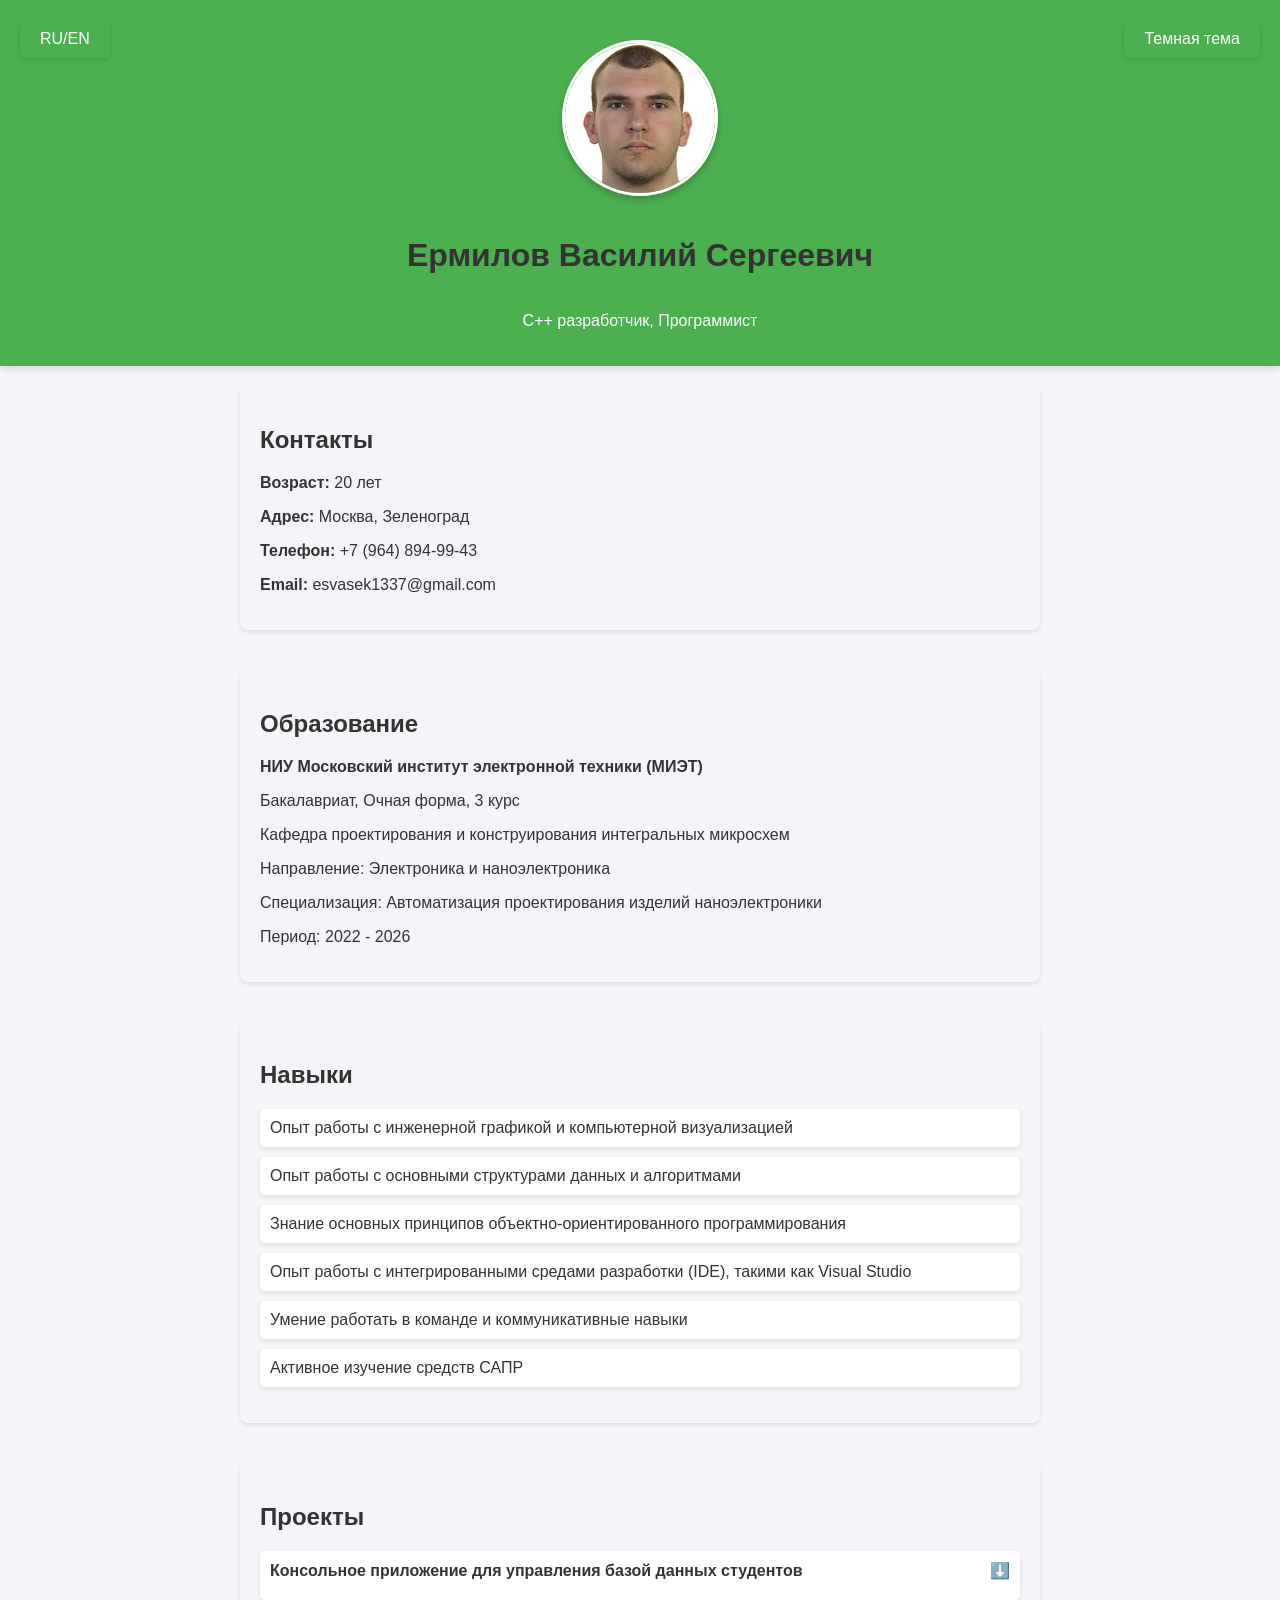
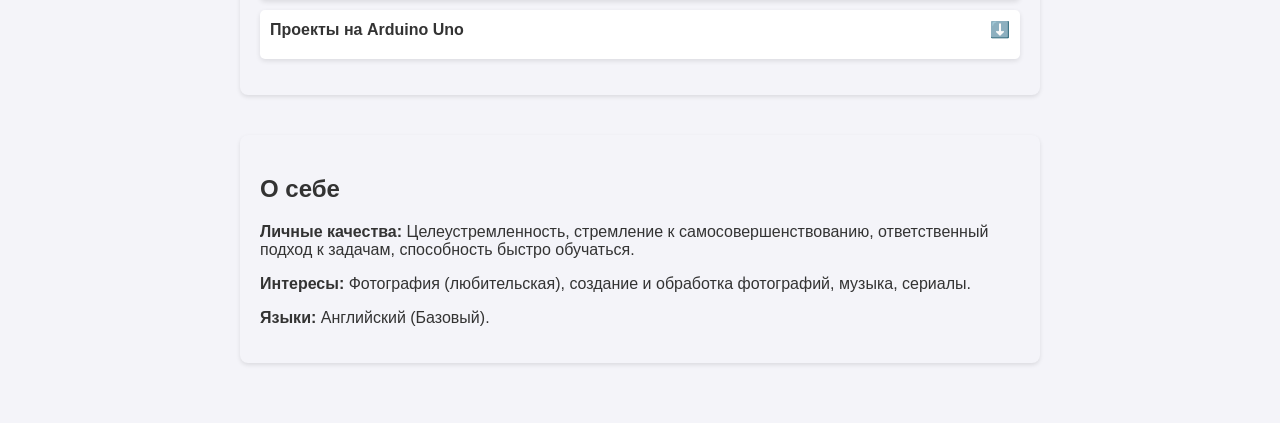
==== index.html @ 0bf13eea "Update index.html" ====
<!DOCTYPE html>
<html lang="ru">
<head>
    <title>Резюме - Ермилов Василий Сергеевич</title>
    <style>
        /* Общие настройки */
        body {
            font-family: 'Arial', sans-serif;
            margin: 0;
            padding: 0;
            color: var(--text-color);
            background-color: var(--bg-color);
            transition: background-color 0.3s ease, color 0.3s ease;
        }

        :root {
            --bg-color: #f4f4f9;
            --text-color: #333;
            --primary-color: #4CAF50;
            --secondary-color: #333;
            --hover-color: #45a049;
            --item-bg-light: #fff; /* Фон для светлой темы */
            --item-bg-dark: #333; /* Фон для темной темы */
            --item-text-light: #333; /* Текст для светлой темы */
            --item-text-dark: #eaeaea; /* Текст для темной темы */
        }

        body.dark-theme {
            --bg-color: #2b2b2b;
            --text-color: #eaeaea;
            --primary-color: #4CAF50;
            --secondary-color: #eaeaea;
            --hover-color: #444;
            --item-bg-light: #333; /* Фон для темной темы */
            --item-bg-dark: #444; /* Дополнительный темный фон */
            --item-text-light: #eaeaea; /* Текст для темной темы */
            --item-text-dark: #eaeaea; /* Текст для темной темы */
        }

        header {
            background-color: var(--primary-color);
            color: white;
            text-align: center;
            padding: 20px 0;
            display: flex;
            flex-direction: column;
            align-items: center;
            box-shadow: 0 4px 6px rgba(0, 0, 0, 0.1);
        }

        .photo {
            width: 150px;
            height: 150px;
            border-radius: 50%;
            overflow: hidden;
            margin: 20px 0;
            border: 3px solid white;
            box-shadow: 0 4px 6px rgba(0, 0, 0, 0.2);
            transition: transform 0.3s ease-in-out;
        }

        .photo:hover {
            transform: scale(1.1);
        }

        .photo img {
            width: 100%;
            height: 100%;
            object-fit: cover;
        }

        .container {
            max-width: 800px;
            margin: 0 auto;
            padding: 20px;
        }

        h1, h2, h3 {
            color: var(--secondary-color);
        }

        .theme-toggler, .language-switcher {
            position: fixed;
            top: 20px;
            cursor: pointer;
            font-size: 16px;
            padding: 10px 20px;
            border-radius: 5px;
            transition: background-color 0.3s ease, color 0.3s ease;
            box-shadow: 0 2px 4px rgba(0, 0, 0, 0.1);
        }

        .theme-toggler {
            right: 20px;
            background-color: var(--primary-color);
            color: white;
        }

        .language-switcher {
            left: 20px;
            background-color: var(--primary-color);
            color: white;
        }

        .theme-toggler:hover, .language-switcher:hover {
            background-color: var(--hover-color);
        }

        .section {
            margin-bottom: 40px;
            padding: 20px;
            background-color: var(--bg-color);
            border-radius: 8px;
            box-shadow: 0 2px 4px rgba(0, 0, 0, 0.1);
        }

        .skills ul, .projects ul {
            list-style: none;
            padding: 0;
        }

        .skills li, .projects li {
            background-color: var(--item-bg-light); /* Адаптивный фон */
            color: var(--item-text-light); /* Адаптивный текст */
            margin: 10px 0;
            padding: 10px;
            border-radius: 5px;
            box-shadow: 0 2px 5px rgba(0, 0, 0, 0.1);
            transition: background-color 0.3s ease, color 0.3s ease;
        }

        .project-title {
            cursor: pointer;
            font-weight: bold;
            display: flex;
            align-items: center;
            justify-content: space-between;
        }

        .arrow {
            transition: transform 0.3s ease-in-out;
            font-size: 16px;
        }

        .project-details {
            max-height: 0;
            overflow: hidden;
            transition: max-height 0.3s ease-in-out;
            margin-top: 10px;
        }

        .project-details.open {
            max-height: 500px; /* Достаточно большой для любого контента */
        }
    </style>
</head>
<body>
    <!-- Переключатель темной темы -->
    <div class="theme-toggler" onclick="toggleTheme()">Темная тема</div>

    <!-- Переключатель языка -->
    <div class="language-switcher" onclick="switchLanguage()">RU/EN</div>

    <header>
        <div class="photo" onclick="togglePhoto()">
            <img id="profile-photo" src="myname.jpg" >
        </div>
        <h1 id="name">Ермилов Василий Сергеевич</h1>
        <p id="position">C++ разработчик, Программист</p>
    </header>

    <div class="container">
        <!-- Контакты -->
        <div class="section">
            <h2 id="contacts-title">Контакты</h2>
            <div class="contact-info">
                <div>
                    <p><strong id="age-label">Возраст:</strong> <span id="age">20 лет</span></p>
                    <p><strong id="address-label">Адрес:</strong> <span id="address">Москва, Зеленоград</span></p>
                </div>
                <div>
                    <p><strong id="phone-label">Телефон:</strong> <span id="phone">+7 (964) 894-99-43</span></p>
                    <p><strong id="email-label">Email:</strong> <span id="email">esvasek1337@gmail.com</span></p>
                </div>
            </div>
        </div>

        <!-- Образование -->
        <div class="section">
            <h2 id="education-title">Образование</h2>
            <p><strong id="university-name">НИУ Московский институт электронной техники (МИЭТ)</strong></p>
            <p><span id="degree">Бакалавриат, Очная форма, 3 курс</span></p>
            <p><span id="department">Кафедра проектирования и конструирования интегральных микросхем</span></p>
            <p><span id="specialization">Направление: Электроника и наноэлектроника</span></p>
            <p><span id="focus">Специализация: Автоматизация проектирования изделий наноэлектроники</span></p>
            <p><span id="period">Период: 2022 - 2026</span></p>
        </div>

        <!-- Навыки -->
        <div class="section skills">
            <h2 id="skills-title">Навыки</h2>
            <ul>
                <li id="skill-1">Опыт работы с инженерной графикой и компьютерной визуализацией</li>
                <li id="skill-2">Опыт работы с основными структурами данных и алгоритмами</li>
                <li id="skill-3">Знание основных принципов объектно-ориентированного программирования</li>
                <li id="skill-4">Опыт работы с интегрированными средами разработки (IDE), такими как Visual Studio</li>
                <li id="skill-5">Умение работать в команде и коммуникативные навыки</li>
                <li id="skill-6">Активное изучение средств САПР</li>
            </ul>
        </div>

        <!-- Проекты -->
        <div class="section projects">
            <h2 id="projects-title">Проекты</h2>
            <ul>
                <li>
                    <div class="project-title" onclick="toggleProject(this)">
                        <span id="project-1-title">Консольное приложение для управления базой данных студентов</span>
                        <span class="arrow">⬇️</span>
                    </div>
                    <div class="project-details">
                        <p><span id="project-1-desc">Разработка консольного приложения на C++ для управления базой данных студентов.</span></p>
                        <p><span id="project-1-features">Функционал: CRUD-операции (Create, Read, Update, Delete) с использованием файлового хранения данных.</span></p>
                    </div>
                </li>
                <li>
                    <div class="project-title" onclick="toggleProject(this)">
                        <span id="project-2-title">Проекты на Arduino Uno</span>
                        <span class="arrow">⬇️</span>
                    </div>
                    <div class="project-details">
                        <ul>
                            <li><span id="project-2-item-1">Светодиодная мигалка (Blink)</span></li>
                            <li><span id="project-2-item-2">Управление светодиодами с кнопкой (LED Control with Button)</span></li>
                            <!-- <li><span id="project-2-item-3">Измерение температуры и влажности (Temperature and Humidity Sensing)</span></li> -->
                            <li><span id="project-2-item-4">Управление сервоприводом (Servo Motor Control)</span></li>
                            <li><span id="project-2-item-5">Измерение расстояния с помощью ультразвукового дальномера (Ultrasonic Distance Measurement)</span></li>
                        </ul>
                    </div>
                </li>
            </ul>
        </div>

        <!-- О себе -->
        <div class="section">
            <h2 id="about-title">О себе</h2>
            <p><strong id="personal-qualities">Личные качества:</strong> Целеустремленность, стремление к самосовершенствованию, ответственный подход к задачам, способность быстро обучаться.</p>
            <p><strong id="interests">Интересы:</strong> Фотография (любительская), создание и обработка фотографий, музыка, сериалы.</p>
            <p><strong id="languages">Языки:</strong> Английский (Базовый).</p>
        </div>
    </div>

    <script>
        let isDefaultPhoto = true;
        let isDarkTheme = false;
        let isRussian = true;

        function togglePhoto() {
            const photoElement = document.getElementById('profile-photo');
            if (isDefaultPhoto) {
                photoElement.src = "smile.jpg";
            } else {
                photoElement.src = "myname.jpg";
            }
            isDefaultPhoto = !isDefaultPhoto;
        }

        function toggleTheme() {
            isDarkTheme = !isDarkTheme;
            document.body.classList.toggle('dark-theme');
            const themeToggler = document.querySelector('.theme-toggler');
            themeToggler.textContent = isDarkTheme ? 'Светлая тема' : 'Темная тема';
            updateColors();
        }

        function switchLanguage() {
            isRussian = !isRussian;
            const translations = {
                ru: {
                    name: "Ермилов Василий Сергеевич",
                    position: "C++ разработчик, Программист",
                    age: "20 лет",
                    address: "Москва, Зеленоград",
                    phone: "+7 (964) 894-99-43",
                    email: "esvasek1337@gmail.com",
                    contactsTitle: "Контакты", // Добавлен заголовок контактов
                    ageLabel: "Возраст:", // Метка возраста
                    addressLabel: "Адрес:", // Метка адреса
                    phoneLabel: "Телефон:", // Метка телефона
                    emailLabel: "Email:", // Метка email
                    educationTitle: "Образование",
                    universityName: "НИУ Московский институт электронной техники (МИЭТ)",
                    degree: "Бакалавриат, Очная форма, 3 курс",
                    department: "Кафедра проектирования и конструирования интегральных микросхем",
                    specialization: "Направление: Электроника и наноэлектроника",
                    focus: "Специализация: Автоматизация проектирования изделий наноэлектроники",
                    period: "Период: 2022 - 2026",
                    skillsTitle: "Навыки",
                    skill1: "Опыт работы с инженерной графикой и компьютерной визуализацией",
                    skill2: "Опыт работы с основными структурами данных и алгоритмами",
                    skill3: "Знание основных принципов объектно-ориентированного программирования",
                    skill4: "Опыт работы с интегрированными средами разработки (IDE), такими как Visual Studio",
                    skill5: "Умение работать в команде и коммуникативные навыки",
                    skill6: "Активное изучение средств САПР",
                    projectsTitle: "Проекты",
                    project1Title: "Консольное приложение для управления базой данных студентов",
                    project1Desc: "Разработка консольного приложения на C++ для управления базой данных студентов.",
                    project1Features: "Функционал: CRUD-операции (Create, Read, Update, Delete) с использованием файлового хранения данных.",
                    project2Title: "Проекты на Arduino Uno",
                    project2Item1: "Светодиодная мигалка (Blink)",
                    project2Item2: "Управление светодиодами с кнопкой (LED Control with Button)",
                    project2Item3: "Измерение температуры и влажности (Temperature and Humidity Sensing)",
                    project2Item4: "Управление сервоприводом (Servo Motor Control)",
                    project2Item5: "Измерение расстояния с помощью ультразвукового дальномера (Ultrasonic Distance Measurement)",
                    aboutTitle: "О себе",
                    personalQualities: "Личные качества:",
                    interests: "Интересы:",
                    languages: "Языки:"
                },
                en: {
                    name: "Vasily Ermilov",
                    position: "C++ Developer, Programmer",
                    age: "20 years old",
                    address: "Moscow, Zelenograd",
                    phone: "+7 (964) 894-99-43",
                    email: "esvasek1337@gmail.com",
                    contactsTitle: "Contacts", // Добавлен заголовок контактов
                    ageLabel: "Age:", // Метка возраста
                    addressLabel: "Address:", // Метка адреса
                    phoneLabel: "Phone:", // Метка телефона
                    emailLabel: "Email:", // Метка email
                    educationTitle: "Education",
                    universityName: "National Research University of Electronic Technology (MIET)",
                    degree: "Bachelor's Degree, Full-time, 3rd year",
                    department: "Department of Design and Construction of Integrated Circuits",
                    specialization: "Field: Electronics and Nanoelectronics",
                    focus: "Specialization: Automation of Nanoelectronic Product Design",
                    period: "Period: 2022 - 2026",
                    skillsTitle: "Skills",
                    skill1: "Experience in engineering graphics and computer visualization",
                    skill2: "Experience working with basic data structures and algorithms",
                    skill3: "Knowledge of the principles of object-oriented programming",
                    skill4: "Experience working with integrated development environments (IDEs) such as Visual Studio",
                    skill5: "Ability to work in a team and communication skills",
                    skill6: "Active study of CAD tools",
                    projectsTitle: "Projects",
                    project1Title: "Console application for managing a student database",
                    project1Desc: "Development of a console application in C++ for managing a student database.",
                    project1Features: "Functionality: CRUD operations (Create, Read, Update, Delete) using file-based data storage.",
                    project2Title: "Arduino Uno Projects",
                    project2Item1: "LED Blink",
                    project2Item2: "LED Control with Button",
                    project2Item3: "Temperature and Humidity Sensing",
                    project2Item4: "Servo Motor Control",
                    project2Item5: "Ultrasonic Distance Measurement",
                    aboutTitle: "About Me",
                    personalQualities: "Personal qualities:",
                    interests: "Interests:",
                    languages: "Languages:"
                }
            };

            const currentLang = isRussian ? 'ru' : 'en';
            const elements = {
                name: document.getElementById('name'),
                position: document.getElementById('position'),
                age: document.getElementById('age'),
                address: document.getElementById('address'),
                phone: document.getElementById('phone'),
                email: document.getElementById('email'),
                contactsTitle: document.getElementById('contacts-title'), // Добавлен заголовок контактов
                ageLabel: document.getElementById('age-label'), // Метка возраста
                addressLabel: document.getElementById('address-label'), // Метка адреса
                phoneLabel: document.getElementById('phone-label'), // Метка телефона
                emailLabel: document.getElementById('email-label'), // Метка email
                educationTitle: document.getElementById('education-title'),
                universityName: document.getElementById('university-name'),
                degree: document.getElementById('degree'),
                department: document.getElementById('department'),
                specialization: document.getElementById('specialization'),
                focus: document.getElementById('focus'),
                period: document.getElementById('period'),
                skillsTitle: document.getElementById('skills-title'),
                skill1: document.getElementById('skill-1'),
                skill2: document.getElementById('skill-2'),
                skill3: document.getElementById('skill-3'),
                skill4: document.getElementById('skill-4'),
                skill5: document.getElementById('skill-5'),
                skill6: document.getElementById('skill-6'),
                projectsTitle: document.getElementById('projects-title'),
                project1Title: document.getElementById('project-1-title'),
                project1Desc: document.getElementById('project-1-desc'),
                project1Features: document.getElementById('project-1-features'),
                project2Title: document.getElementById('project-2-title'),
                project2Item1: document.getElementById('project-2-item-1'),
                project2Item2: document.getElementById('project-2-item-2'),
                project2Item3: document.getElementById('project-2-item-3'),
                project2Item4: document.getElementById('project-2-item-4'),
                project2Item5: document.getElementById('project-2-item-5'),
                aboutTitle: document.getElementById('about-title'),
                personalQualities: document.getElementById('personal-qualities'),
                interests: document.getElementById('interests'),
                languages: document.getElementById('languages')
            };

            for (const key in elements) {
                if (elements[key]) {
                    elements[key].textContent = translations[currentLang][key];
                }
            }

            const languageSwitcher = document.querySelector('.language-switcher');
            languageSwitcher.textContent = isRussian ? 'RU/EN' : 'EN/RU';
        }

        function toggleProject(element) {
            const details = element.nextElementSibling;
            details.classList.toggle('open');
            const arrow = element.querySelector('.arrow');
            arrow.textContent = arrow.textContent === '⬇️' ? '⬆️' : '⬇️';
        }

        function updateColors() {
            const darkThemeColors = {
                '--header-bg-color': '#4CAF50',
                '--header-text-color': 'white',
                '--border-color': '#fff',
                '--toggler-bg-color': '#333',
                '--toggler-text-color': '#eaeaea',
                '--switcher-bg-color': '#333',
                '--switcher-text-color': '#eaeaea',
                '--hover-bg-color': '#444',
                '--item-bg-light': '#333', /* Темный фон для ячеек */
                '--item-bg-dark': '#444', /* Дополнительный темный фон */
                '--item-text-light': '#eaeaea', /* Белый текст */
                '--item-text-dark': '#eaeaea' /* Белый текст */
            };

            const lightThemeColors = {
                '--header-bg-color': '#4CAF50',
                '--header-text-color': 'white',
                '--border-color': '#fff',
                '--toggler-bg-color': '#4CAF50',
                '--toggler-text-color': 'white',
                '--switcher-bg-color': '#4CAF50',
                '--switcher-text-color': 'white',
                '--hover-bg-color': '#45a049',
                '--item-bg-light': '#fff', /* Светлый фон для ячеек */
                '--item-bg-dark': '#f9f9f9', /* Slightly lighter background */
                '--item-text-light': '#333', /* Темный текст */
                '--item-text-dark': '#333' /* Темный текст */
            };

            const themeColors = isDarkTheme ? darkThemeColors : lightThemeColors;
            for (const key in themeColors) {
                document.documentElement.style.setProperty(key, themeColors[key]);
            }
        }

        // Инициализация цветовой схемы
        updateColors();
    </script>
</body>
</html>
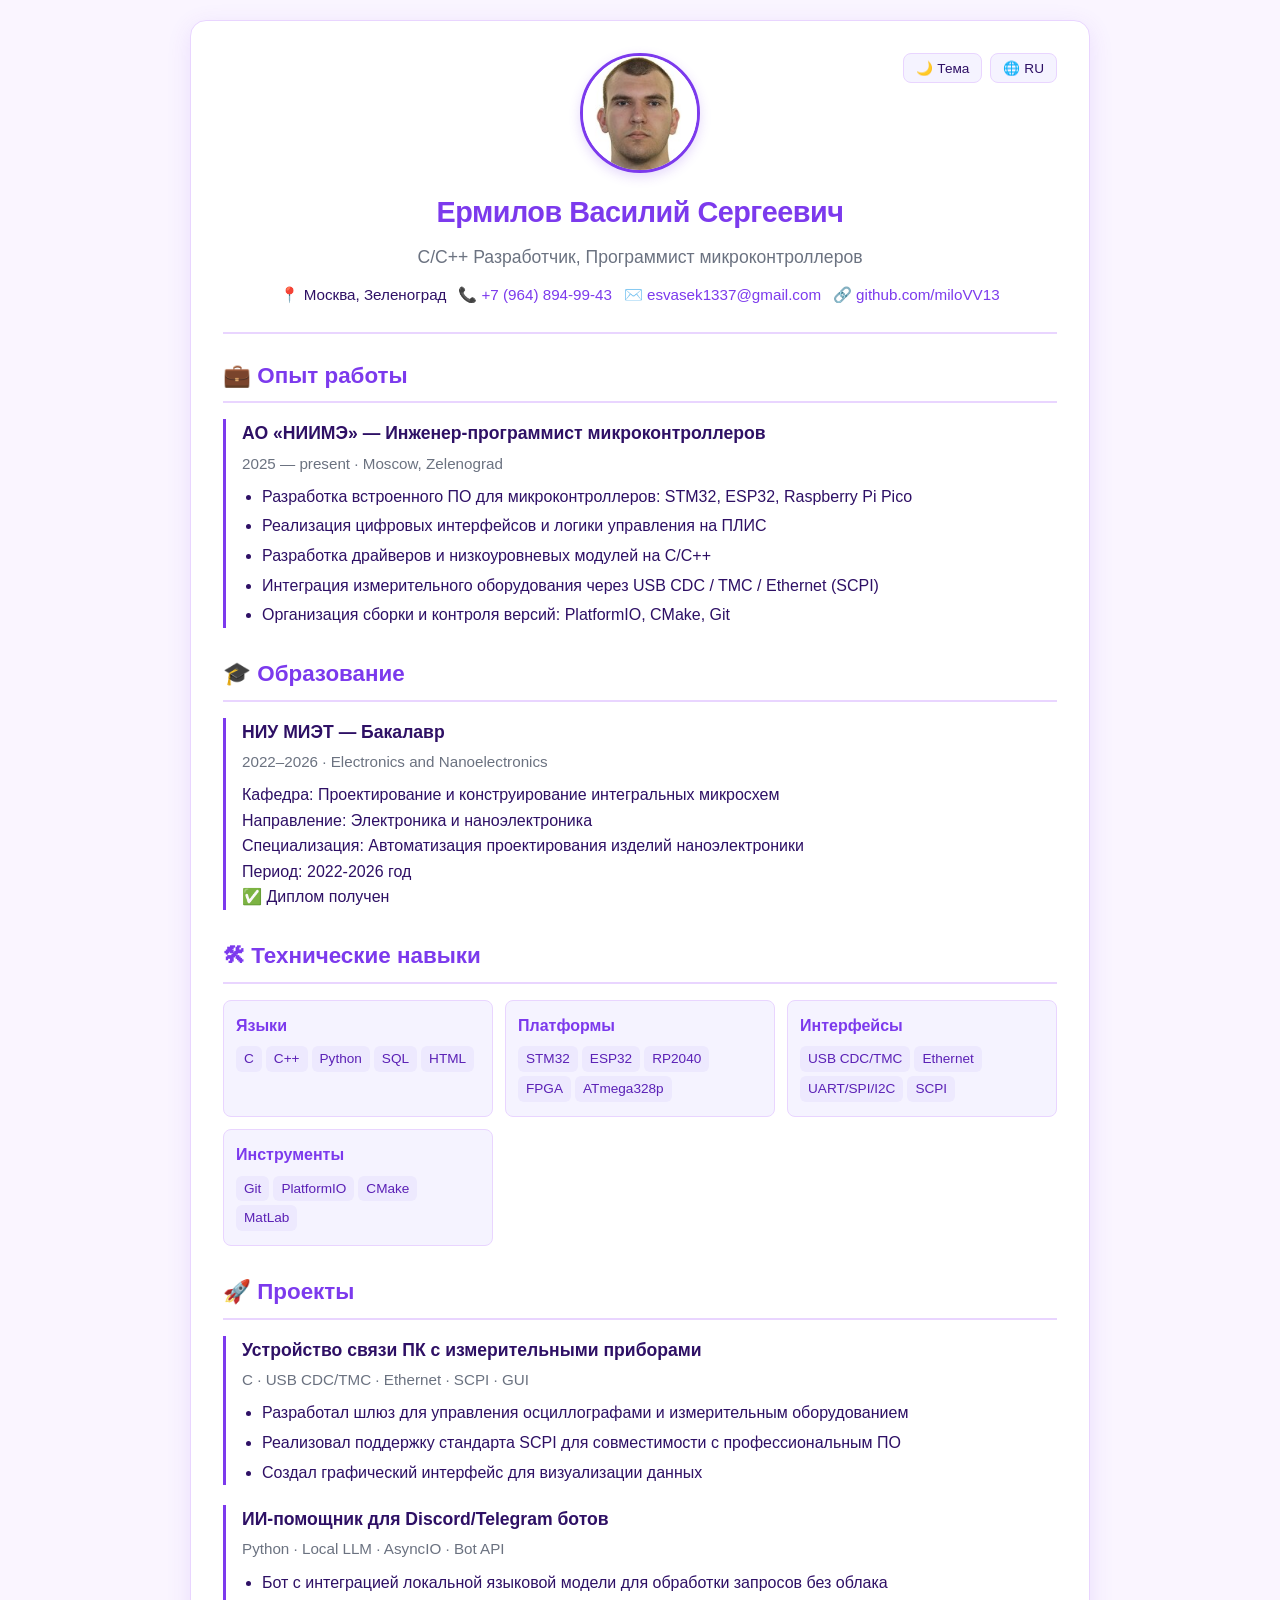
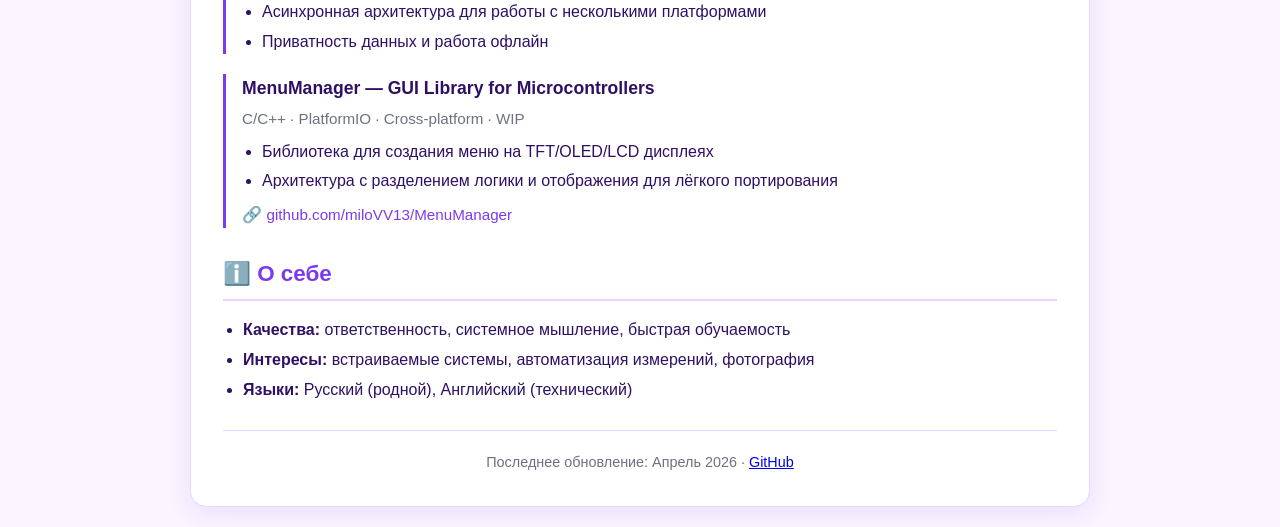
==== commit 38ac160e: "update" ====
--- a/index.html
+++ b/index.html
@@ -1,464 +1,205 @@
 <!DOCTYPE html>
 <html lang="ru">
 <head>
-    <title>Резюме - Ермилов Василий Сергеевич</title>
-    <style>
-        /* Общие настройки */
-        body {
-            font-family: 'Arial', sans-serif;
-            margin: 0;
-            padding: 0;
-            color: var(--text-color);
-            background-color: var(--bg-color);
-            transition: background-color 0.3s ease, color 0.3s ease;
-        }
-
-        :root {
-            --bg-color: #f4f4f9;
-            --text-color: #333;
-            --primary-color: #4CAF50;
-            --secondary-color: #333;
-            --hover-color: #45a049;
-            --item-bg-light: #fff; /* Фон для светлой темы */
-            --item-bg-dark: #333; /* Фон для темной темы */
-            --item-text-light: #333; /* Текст для светлой темы */
-            --item-text-dark: #eaeaea; /* Текст для темной темы */
-        }
-
-        body.dark-theme {
-            --bg-color: #2b2b2b;
-            --text-color: #eaeaea;
-            --primary-color: #4CAF50;
-            --secondary-color: #eaeaea;
-            --hover-color: #444;
-            --item-bg-light: #333; /* Фон для темной темы */
-            --item-bg-dark: #444; /* Дополнительный темный фон */
-            --item-text-light: #eaeaea; /* Текст для темной темы */
-            --item-text-dark: #eaeaea; /* Текст для темной темы */
-        }
-
-        header {
-            background-color: var(--primary-color);
-            color: white;
-            text-align: center;
-            padding: 20px 0;
-            display: flex;
-            flex-direction: column;
-            align-items: center;
-            box-shadow: 0 4px 6px rgba(0, 0, 0, 0.1);
-        }
-
-        .photo {
-            width: 150px;
-            height: 150px;
-            border-radius: 50%;
-            overflow: hidden;
-            margin: 20px 0;
-            border: 3px solid white;
-            box-shadow: 0 4px 6px rgba(0, 0, 0, 0.2);
-            transition: transform 0.3s ease-in-out;
-        }
-
-        .photo:hover {
-            transform: scale(1.1);
-        }
-
-        .photo img {
-            width: 100%;
-            height: 100%;
-            object-fit: cover;
-        }
-
-        .container {
-            max-width: 800px;
-            margin: 0 auto;
-            padding: 20px;
-        }
-
-        h1, h2, h3 {
-            color: var(--secondary-color);
-        }
-
-        .theme-toggler, .language-switcher {
-            position: fixed;
-            top: 20px;
-            cursor: pointer;
-            font-size: 16px;
-            padding: 10px 20px;
-            border-radius: 5px;
-            transition: background-color 0.3s ease, color 0.3s ease;
-            box-shadow: 0 2px 4px rgba(0, 0, 0, 0.1);
-        }
-
-        .theme-toggler {
-            right: 20px;
-            background-color: var(--primary-color);
-            color: white;
-        }
-
-        .language-switcher {
-            left: 20px;
-            background-color: var(--primary-color);
-            color: white;
-        }
-
-        .theme-toggler:hover, .language-switcher:hover {
-            background-color: var(--hover-color);
-        }
-
-        .section {
-            margin-bottom: 40px;
-            padding: 20px;
-            background-color: var(--bg-color);
-            border-radius: 8px;
-            box-shadow: 0 2px 4px rgba(0, 0, 0, 0.1);
-        }
-
-        .skills ul, .projects ul {
-            list-style: none;
-            padding: 0;
-        }
-
-        .skills li, .projects li {
-            background-color: var(--item-bg-light); /* Адаптивный фон */
-            color: var(--item-text-light); /* Адаптивный текст */
-            margin: 10px 0;
-            padding: 10px;
-            border-radius: 5px;
-            box-shadow: 0 2px 5px rgba(0, 0, 0, 0.1);
-            transition: background-color 0.3s ease, color 0.3s ease;
-        }
-
-        .project-title {
-            cursor: pointer;
-            font-weight: bold;
-            display: flex;
-            align-items: center;
-            justify-content: space-between;
-        }
-
-        .arrow {
-            transition: transform 0.3s ease-in-out;
-            font-size: 16px;
-        }
-
-        .project-details {
-            max-height: 0;
-            overflow: hidden;
-            transition: max-height 0.3s ease-in-out;
-            margin-top: 10px;
-        }
-
-        .project-details.open {
-            max-height: 500px; /* Достаточно большой для любого контента */
-        }
-    </style>
+  <meta charset="UTF-8" />
+  <meta name="viewport" content="width=device-width, initial-scale=1.0"/>
+  <meta name="description" content="Resume of Embedded Software Engineer: STM32, ESP32, C/C++, Python">
+  <title>Резюме | Embedded Engineer</title>
+  <link rel="stylesheet" href="style.css">
 </head>
 <body>
-    <!-- Переключатель темной темы -->
-    <div class="theme-toggler" onclick="toggleTheme()">Темная тема</div>
-
-    <!-- Переключатель языка -->
-    <div class="language-switcher" onclick="switchLanguage()">RU/EN</div>
-
+  <div class="container">
     <header>
-        <div class="photo" onclick="togglePhoto()">
-            <img id="profile-photo" src="myname.jpg" >
-        </div>
-        <h1 id="name">Ермилов Василий Сергеевич</h1>
-        <p id="position">C++ разработчик, Программист</p>
+      <div class="controls">
+        <button class="btn-toggle" id="themeToggle">🌙 <span lang="ru">Тема</span><span lang="en">Theme</span></button>
+        <button class="btn-toggle" id="langToggle">🌐 <span lang="ru">RU</span><span lang="en">EN</span></button>
+      </div>
+      
+      <div class="photo-container" title="Нажми для сюрприза! / Click for surprise!">
+        <img id="mainPhoto" src="assets/myname.jpg" alt="Photo" onerror="this.parentElement.innerHTML='👤'">
+      </div>
+      
+      <h1>
+        <span lang="ru">Ермилов Василий Сергеевич</span>
+        <span lang="en">Ermilov Vasiliy</span>
+      </h1>
+      <div class="subtitle">
+        <span lang="ru">C/C++ Разработчик, Программист микроконтроллеров</span>
+        <span lang="en">Embedded Software Engineer</span>
+      </div>
+      
+      <div class="contact">
+        <span lang="ru">📍 Москва, Зеленоград</span>
+        <span lang="en">📍 Moscow, Zelenograd</span>
+        <span>📞 <a href="tel:+79648949943">+7 (964) 894-99-43</a></span>
+        <span>✉️ <a href="mailto:esvasek1337@gmail.com">esvasek1337@gmail.com</a></span>
+        <span>🔗 <a href="https://github.com/miloVV13" target="_blank">github.com/miloVV13</a></span>
+      </div>
     </header>
 
-    <div class="container">
-        <!-- Контакты -->
-        <div class="section">
-            <h2 id="contacts-title">Контакты</h2>
-            <div class="contact-info">
-                <div>
-                    <p><strong id="age-label">Возраст:</strong> <span id="age">20 лет</span></p>
-                    <p><strong id="address-label">Адрес:</strong> <span id="address">Москва, Зеленоград</span></p>
-                </div>
-                <div>
-                    <p><strong id="phone-label">Телефон:</strong> <span id="phone">+7 (964) 894-99-43</span></p>
-                    <p><strong id="email-label">Email:</strong> <span id="email">esvasek1337@gmail.com</span></p>
-                </div>
-            </div>
-        </div>
-
-        <!-- Образование -->
-        <div class="section">
-            <h2 id="education-title">Образование</h2>
-            <p><strong id="university-name">НИУ Московский институт электронной техники (МИЭТ)</strong></p>
-            <p><span id="degree">Бакалавриат, Очная форма, 3 курс</span></p>
-            <p><span id="department">Кафедра проектирования и конструирования интегральных микросхем</span></p>
-            <p><span id="specialization">Направление: Электроника и наноэлектроника</span></p>
-            <p><span id="focus">Специализация: Автоматизация проектирования изделий наноэлектроники</span></p>
-            <p><span id="period">Период: 2022 - 2026</span></p>
-        </div>
-
-        <!-- Навыки -->
-        <div class="section skills">
-            <h2 id="skills-title">Навыки</h2>
-            <ul>
-                <li id="skill-1">Опыт работы с инженерной графикой и компьютерной визуализацией</li>
-                <li id="skill-2">Опыт работы с основными структурами данных и алгоритмами</li>
-                <li id="skill-3">Знание основных принципов объектно-ориентированного программирования</li>
-                <li id="skill-4">Опыт работы с интегрированными средами разработки (IDE), такими как Visual Studio</li>
-                <li id="skill-5">Умение работать в команде и коммуникативные навыки</li>
-                <li id="skill-6">Активное изучение средств САПР</li>
-            </ul>
-        </div>
-
-        <!-- Проекты -->
-        <div class="section projects">
-            <h2 id="projects-title">Проекты</h2>
-            <ul>
-                <li>
-                    <div class="project-title" onclick="toggleProject(this)">
-                        <span id="project-1-title">Консольное приложение для управления базой данных студентов</span>
-                        <span class="arrow">⬇️</span>
-                    </div>
-                    <div class="project-details">
-                        <p><span id="project-1-desc">Разработка консольного приложения на C++ для управления базой данных студентов.</span></p>
-                        <p><span id="project-1-features">Функционал: CRUD-операции (Create, Read, Update, Delete) с использованием файлового хранения данных.</span></p>
-                    </div>
-                </li>
-                <li>
-                    <div class="project-title" onclick="toggleProject(this)">
-                        <span id="project-2-title">Проекты на Arduino Uno</span>
-                        <span class="arrow">⬇️</span>
-                    </div>
-                    <div class="project-details">
-                        <ul>
-                            <li><span id="project-2-item-1">Светодиодная мигалка (Blink)</span></li>
-                            <li><span id="project-2-item-2">Управление светодиодами с кнопкой (LED Control with Button)</span></li>
-                            <!-- <li><span id="project-2-item-3">Измерение температуры и влажности (Temperature and Humidity Sensing)</span></li> -->
-                            <li><span id="project-2-item-4">Управление сервоприводом (Servo Motor Control)</span></li>
-                            <li><span id="project-2-item-5">Измерение расстояния с помощью ультразвукового дальномера (Ultrasonic Distance Measurement)</span></li>
-                        </ul>
-                    </div>
-                </li>
-            </ul>
-        </div>
-
-        <!-- О себе -->
-        <div class="section">
-            <h2 id="about-title">О себе</h2>
-            <p><strong id="personal-qualities">Личные качества:</strong> Целеустремленность, стремление к самосовершенствованию, ответственный подход к задачам, способность быстро обучаться.</p>
-            <p><strong id="interests">Интересы:</strong> Фотография (любительская), создание и обработка фотографий, музыка, сериалы.</p>
-            <p><strong id="languages">Языки:</strong> Английский (Базовый).</p>
-        </div>
-    </div>
-
-    <script>
-        let isDefaultPhoto = true;
-        let isDarkTheme = false;
-        let isRussian = true;
-
-        function togglePhoto() {
-            const photoElement = document.getElementById('profile-photo');
-            if (isDefaultPhoto) {
-                photoElement.src = "smile.jpg";
-            } else {
-                photoElement.src = "myname.jpg";
-            }
-            isDefaultPhoto = !isDefaultPhoto;
-        }
-
-        function toggleTheme() {
-            isDarkTheme = !isDarkTheme;
-            document.body.classList.toggle('dark-theme');
-            const themeToggler = document.querySelector('.theme-toggler');
-            themeToggler.textContent = isDarkTheme ? 'Светлая тема' : 'Темная тема';
-            updateColors();
-        }
-
-        function switchLanguage() {
-            isRussian = !isRussian;
-            const translations = {
-                ru: {
-                    name: "Ермилов Василий Сергеевич",
-                    position: "C++ разработчик, Программист",
-                    age: "20 лет",
-                    address: "Москва, Зеленоград",
-                    phone: "+7 (964) 894-99-43",
-                    email: "esvasek1337@gmail.com",
-                    contactsTitle: "Контакты", // Добавлен заголовок контактов
-                    ageLabel: "Возраст:", // Метка возраста
-                    addressLabel: "Адрес:", // Метка адреса
-                    phoneLabel: "Телефон:", // Метка телефона
-                    emailLabel: "Email:", // Метка email
-                    educationTitle: "Образование",
-                    universityName: "НИУ Московский институт электронной техники (МИЭТ)",
-                    degree: "Бакалавриат, Очная форма, 3 курс",
-                    department: "Кафедра проектирования и конструирования интегральных микросхем",
-                    specialization: "Направление: Электроника и наноэлектроника",
-                    focus: "Специализация: Автоматизация проектирования изделий наноэлектроники",
-                    period: "Период: 2022 - 2026",
-                    skillsTitle: "Навыки",
-                    skill1: "Опыт работы с инженерной графикой и компьютерной визуализацией",
-                    skill2: "Опыт работы с основными структурами данных и алгоритмами",
-                    skill3: "Знание основных принципов объектно-ориентированного программирования",
-                    skill4: "Опыт работы с интегрированными средами разработки (IDE), такими как Visual Studio",
-                    skill5: "Умение работать в команде и коммуникативные навыки",
-                    skill6: "Активное изучение средств САПР",
-                    projectsTitle: "Проекты",
-                    project1Title: "Консольное приложение для управления базой данных студентов",
-                    project1Desc: "Разработка консольного приложения на C++ для управления базой данных студентов.",
-                    project1Features: "Функционал: CRUD-операции (Create, Read, Update, Delete) с использованием файлового хранения данных.",
-                    project2Title: "Проекты на Arduino Uno",
-                    project2Item1: "Светодиодная мигалка (Blink)",
-                    project2Item2: "Управление светодиодами с кнопкой (LED Control with Button)",
-                    project2Item3: "Измерение температуры и влажности (Temperature and Humidity Sensing)",
-                    project2Item4: "Управление сервоприводом (Servo Motor Control)",
-                    project2Item5: "Измерение расстояния с помощью ультразвукового дальномера (Ultrasonic Distance Measurement)",
-                    aboutTitle: "О себе",
-                    personalQualities: "Личные качества:",
-                    interests: "Интересы:",
-                    languages: "Языки:"
-                },
-                en: {
-                    name: "Vasily Ermilov",
-                    position: "C++ Developer, Programmer",
-                    age: "20 years old",
-                    address: "Moscow, Zelenograd",
-                    phone: "+7 (964) 894-99-43",
-                    email: "esvasek1337@gmail.com",
-                    contactsTitle: "Contacts", // Добавлен заголовок контактов
-                    ageLabel: "Age:", // Метка возраста
-                    addressLabel: "Address:", // Метка адреса
-                    phoneLabel: "Phone:", // Метка телефона
-                    emailLabel: "Email:", // Метка email
-                    educationTitle: "Education",
-                    universityName: "National Research University of Electronic Technology (MIET)",
-                    degree: "Bachelor's Degree, Full-time, 3rd year",
-                    department: "Department of Design and Construction of Integrated Circuits",
-                    specialization: "Field: Electronics and Nanoelectronics",
-                    focus: "Specialization: Automation of Nanoelectronic Product Design",
-                    period: "Period: 2022 - 2026",
-                    skillsTitle: "Skills",
-                    skill1: "Experience in engineering graphics and computer visualization",
-                    skill2: "Experience working with basic data structures and algorithms",
-                    skill3: "Knowledge of the principles of object-oriented programming",
-                    skill4: "Experience working with integrated development environments (IDEs) such as Visual Studio",
-                    skill5: "Ability to work in a team and communication skills",
-                    skill6: "Active study of CAD tools",
-                    projectsTitle: "Projects",
-                    project1Title: "Console application for managing a student database",
-                    project1Desc: "Development of a console application in C++ for managing a student database.",
-                    project1Features: "Functionality: CRUD operations (Create, Read, Update, Delete) using file-based data storage.",
-                    project2Title: "Arduino Uno Projects",
-                    project2Item1: "LED Blink",
-                    project2Item2: "LED Control with Button",
-                    project2Item3: "Temperature and Humidity Sensing",
-                    project2Item4: "Servo Motor Control",
-                    project2Item5: "Ultrasonic Distance Measurement",
-                    aboutTitle: "About Me",
-                    personalQualities: "Personal qualities:",
-                    interests: "Interests:",
-                    languages: "Languages:"
-                }
-            };
-
-            const currentLang = isRussian ? 'ru' : 'en';
-            const elements = {
-                name: document.getElementById('name'),
-                position: document.getElementById('position'),
-                age: document.getElementById('age'),
-                address: document.getElementById('address'),
-                phone: document.getElementById('phone'),
-                email: document.getElementById('email'),
-                contactsTitle: document.getElementById('contacts-title'), // Добавлен заголовок контактов
-                ageLabel: document.getElementById('age-label'), // Метка возраста
-                addressLabel: document.getElementById('address-label'), // Метка адреса
-                phoneLabel: document.getElementById('phone-label'), // Метка телефона
-                emailLabel: document.getElementById('email-label'), // Метка email
-                educationTitle: document.getElementById('education-title'),
-                universityName: document.getElementById('university-name'),
-                degree: document.getElementById('degree'),
-                department: document.getElementById('department'),
-                specialization: document.getElementById('specialization'),
-                focus: document.getElementById('focus'),
-                period: document.getElementById('period'),
-                skillsTitle: document.getElementById('skills-title'),
-                skill1: document.getElementById('skill-1'),
-                skill2: document.getElementById('skill-2'),
-                skill3: document.getElementById('skill-3'),
-                skill4: document.getElementById('skill-4'),
-                skill5: document.getElementById('skill-5'),
-                skill6: document.getElementById('skill-6'),
-                projectsTitle: document.getElementById('projects-title'),
-                project1Title: document.getElementById('project-1-title'),
-                project1Desc: document.getElementById('project-1-desc'),
-                project1Features: document.getElementById('project-1-features'),
-                project2Title: document.getElementById('project-2-title'),
-                project2Item1: document.getElementById('project-2-item-1'),
-                project2Item2: document.getElementById('project-2-item-2'),
-                project2Item3: document.getElementById('project-2-item-3'),
-                project2Item4: document.getElementById('project-2-item-4'),
-                project2Item5: document.getElementById('project-2-item-5'),
-                aboutTitle: document.getElementById('about-title'),
-                personalQualities: document.getElementById('personal-qualities'),
-                interests: document.getElementById('interests'),
-                languages: document.getElementById('languages')
-            };
-
-            for (const key in elements) {
-                if (elements[key]) {
-                    elements[key].textContent = translations[currentLang][key];
-                }
-            }
-
-            const languageSwitcher = document.querySelector('.language-switcher');
-            languageSwitcher.textContent = isRussian ? 'RU/EN' : 'EN/RU';
-        }
-
-        function toggleProject(element) {
-            const details = element.nextElementSibling;
-            details.classList.toggle('open');
-            const arrow = element.querySelector('.arrow');
-            arrow.textContent = arrow.textContent === '⬇️' ? '⬆️' : '⬇️';
-        }
-
-        function updateColors() {
-            const darkThemeColors = {
-                '--header-bg-color': '#4CAF50',
-                '--header-text-color': 'white',
-                '--border-color': '#fff',
-                '--toggler-bg-color': '#333',
-                '--toggler-text-color': '#eaeaea',
-                '--switcher-bg-color': '#333',
-                '--switcher-text-color': '#eaeaea',
-                '--hover-bg-color': '#444',
-                '--item-bg-light': '#333', /* Темный фон для ячеек */
-                '--item-bg-dark': '#444', /* Дополнительный темный фон */
-                '--item-text-light': '#eaeaea', /* Белый текст */
-                '--item-text-dark': '#eaeaea' /* Белый текст */
-            };
-
-            const lightThemeColors = {
-                '--header-bg-color': '#4CAF50',
-                '--header-text-color': 'white',
-                '--border-color': '#fff',
-                '--toggler-bg-color': '#4CAF50',
-                '--toggler-text-color': 'white',
-                '--switcher-bg-color': '#4CAF50',
-                '--switcher-text-color': 'white',
-                '--hover-bg-color': '#45a049',
-                '--item-bg-light': '#fff', /* Светлый фон для ячеек */
-                '--item-bg-dark': '#f9f9f9', /* Slightly lighter background */
-                '--item-text-light': '#333', /* Темный текст */
-                '--item-text-dark': '#333' /* Темный текст */
-            };
-
-            const themeColors = isDarkTheme ? darkThemeColors : lightThemeColors;
-            for (const key in themeColors) {
-                document.documentElement.style.setProperty(key, themeColors[key]);
-            }
-        }
-
-        // Инициализация цветовой схемы
-        updateColors();
-    </script>
+    <!-- Experience -->
+    <section>
+      <h2>
+        <span lang="ru">💼 Опыт работы</span>
+        <span lang="en">💼 Work Experience</span>
+      </h2>
+      <div class="job">
+        <div class="job-title">
+          <span lang="ru">АО «НИИМЭ» — Инженер-программист микроконтроллеров</span>
+          <span lang="en">JSC «NIIME» — Embedded Software Engineer</span>
+        </div>
+        <div class="company">2025 — present · Moscow, Zelenograd</div>
+        <ul lang="ru">
+          <li>Разработка встроенного ПО для микроконтроллеров: STM32, ESP32, Raspberry Pi Pico</li>
+          <li>Реализация цифровых интерфейсов и логики управления на ПЛИС</li>
+          <li>Разработка драйверов и низкоуровневых модулей на C/C++</li>
+          <li>Интеграция измерительного оборудования через USB CDC / TMC / Ethernet (SCPI)</li>
+          <li>Организация сборки и контроля версий: PlatformIO, CMake, Git</li>
+        </ul>
+        <ul lang="en">
+          <li>Embedded firmware development for STM32, ESP32, Raspberry Pi Pico</li>
+          <li>FPGA logic design and digital interface implementation</li>
+          <li>Low-level driver development in C/C++</li>
+          <li>Test equipment integration via USB CDC/TMC/Ethernet with SCPI protocol</li>
+          <li>Build system and version control: PlatformIO, CMake, Git</li>
+        </ul>
+      </div>
+    </section>
+
+    <!-- Education -->
+    <section>
+      <h2>
+        <span lang="ru">🎓 Образование</span>
+        <span lang="en">🎓 Education</span>
+      </h2>
+      <div class="education">
+        <div class="job-title">
+          <span lang="ru">НИУ МИЭТ — Бакалавр</span>
+          <span lang="en">MIET National Research University — Bachelor's Degree</span>
+        </div>
+        <div class="company">2022–2026 · Electronics and Nanoelectronics</div>
+        <div lang="ru">Кафедра: Проектирование и конструирование интегральных микросхем</div>
+        <div lang="en">Department: Design and Manufacturing of Integrated Circuits</div>
+        <div lang="ru">Направление: Электроника и наноэлектроника</div>
+        <div lang="en">Direction: Electronics and nanoelectronics</div>
+        <div lang="ru">Специализация: Автоматизация проектирования изделий наноэлектроники</div>
+        <div lang="en">Автоматизация проектирования изделий наноэлектроники</div>
+        <div lang="ru">Период: 2022-2026 год</div>
+        <div lang="en">Period: 2022-2026</div>
+        <div lang="ru">✅ Диплом получен</div>
+        <div lang="en">✅ Degree obtained</div>
+      </div>
+    </section>
+
+    <!-- Skills -->
+    <section>
+      <h2>
+        <span lang="ru">🛠 Технические навыки</span>
+        <span lang="en">🛠 Technical Skills</span>
+      </h2>
+      <div class="skills-grid">
+        <div class="skill-category">
+          <strong lang="ru">Языки</strong><strong lang="en">Languages</strong>
+          <span class="badge">C</span><span class="badge">C++</span><span class="badge">Python</span><span class="badge">SQL</span><span class="badge">HTML</span>
+        </div>
+        <div class="skill-category">
+          <strong lang="ru">Платформы</strong><strong lang="en">Platforms</strong>
+          <span class="badge">STM32</span><span class="badge">ESP32</span><span class="badge">RP2040</span><span class="badge">FPGA</span><span class="badge">ATmega328p</span>
+        </div>
+        <div class="skill-category">
+          <strong lang="ru">Интерфейсы</strong><strong lang="en">Interfaces</strong>
+          <span class="badge">USB CDC/TMC</span><span class="badge">Ethernet</span><span class="badge">UART/SPI/I2C</span><span class="badge">SCPI</span>
+        </div>
+        <div class="skill-category">
+          <strong lang="ru">Инструменты</strong><strong lang="en">Tools</strong>
+          <span class="badge">Git</span><span class="badge">PlatformIO</span><span class="badge">CMake</span><span class="badge">MatLab</span>
+        </div>
+      </div>
+    </section>
+
+    <!-- Projects -->
+    <section>
+      <h2>
+        <span lang="ru">🚀 Проекты</span>
+        <span lang="en">🚀 Projects</span>
+      </h2>
+      
+      <div class="project">
+        <div class="project-title" lang="ru">Устройство связи ПК с измерительными приборами</div>
+        <div class="project-title" lang="en">PC-to-Instrument Communication Gateway</div>
+        <div class="project-tech">C · USB CDC/TMC · Ethernet · SCPI · GUI</div>
+        <ul lang="ru">
+          <li>Разработал шлюз для управления осциллографами и измерительным оборудованием</li>
+          <li>Реализовал поддержку стандарта SCPI для совместимости с профессиональным ПО</li>
+          <li>Создал графический интерфейс для визуализации данных</li>
+        </ul>
+        <ul lang="en">
+          <li>Developed a gateway for controlling oscilloscopes and test equipment from PC</li>
+          <li>Implemented SCPI protocol support for compatibility with professional software</li>
+          <li>Built a graphical interface for data visualization and instrument control</li>
+        </ul>
+      </div>
+
+      <div class="project">
+        <div class="project-title" lang="ru">ИИ-помощник для Discord/Telegram ботов</div>
+        <div class="project-title" lang="en">AI Assistant for Discord/Telegram Bots</div>
+        <div class="project-tech">Python · Local LLM · AsyncIO · Bot API</div>
+        <ul lang="ru">
+          <li>Бот с интеграцией локальной языковой модели для обработки запросов без облака</li>
+          <li>Асинхронная архитектура для работы с несколькими платформами</li>
+          <li>Приватность данных и работа офлайн</li>
+        </ul>
+        <ul lang="en">
+          <li>Bot with local LLM integration for private, offline query processing</li>
+          <li>Asynchronous architecture supporting multiple messaging platforms</li>
+          <li>Data privacy focused: no cloud dependency</li>
+        </ul>
+      </div>
+
+      <div class="project">
+        <div class="project-title">MenuManager — GUI Library for Microcontrollers</div>
+        <div class="project-tech">C/C++ · PlatformIO · Cross-platform · WIP</div>
+        <ul lang="ru">
+          <li>Библиотека для создания меню на TFT/OLED/LCD дисплеях</li>
+          <li>Архитектура с разделением логики и отображения для лёгкого портирования</li>
+        </ul>
+        <ul lang="en">
+          <li>Library for creating menus on TFT/OLED/LCD displays</li>
+          <li>Separation of logic and rendering for easy porting between platforms</li>
+        </ul>
+        <div class="project-links">
+          🔗 <a href="https://github.com/miloVV13/MenuManager" target="_blank">github.com/miloVV13/MenuManager</a>
+        </div>
+      </div>
+    </section>
+
+    <!-- About -->
+    <section>
+      <h2>
+        <span lang="ru">ℹ️ О себе</span>
+        <span lang="en">ℹ️ About Me</span>
+      </h2>
+      <ul lang="ru">
+        <li><strong>Качества:</strong> ответственность, системное мышление, быстрая обучаемость</li>
+        <li><strong>Интересы:</strong> встраиваемые системы, автоматизация измерений, фотография</li>
+        <li><strong>Языки:</strong> Русский (родной), Английский (технический)</li>
+      </ul>
+      <ul lang="en">
+        <li><strong>Qualities:</strong> responsibility, systems thinking, quick learner</li>
+        <li><strong>Interests:</strong> embedded systems, measurement automation, photography</li>
+        <li><strong>Languages:</strong> Russian (native), English (technical)</li>
+      </ul>
+    </section>
+
+    <footer>
+      <p>
+        <span lang="ru">Последнее обновление: Апрель 2026</span>
+        <span lang="en">Last updated: April 2026</span>
+        · <a href="https://github.com/miloVV13/rezume" target="_blank">GitHub</a>
+      </p>
+    </footer>
+  </div>
+
+  <script src="script.js"></script>
 </body>
-</html>
+</html>
--- a/style.css
+++ b/style.css
@@ -0,0 +1,184 @@
+:root {
+  --primary: #7c3aed;
+  --primary-hover: #6d28d9;
+  --bg: #faf5ff;
+  --card: #ffffff;
+  --text: #2e1065;
+  --text-light: #6b7280;
+  --border: #e9d5ff;
+  --shadow: 0 6px 24px rgba(124, 58, 237, 0.12);
+  --code-bg: #f5f3ff;
+  --badge-bg: #ede9fe;
+  --badge-text: #5b21b6;
+}
+
+[data-theme="dark"] {
+  --primary: #a78bfa;
+  --primary-hover: #c4b5fd;
+  --bg: #0b0514;
+  --card: #150f26;
+  --text: #f3e8ff;
+  --text-light: #9ca3af;
+  --border: #3b2555;
+  --shadow: 0 6px 24px rgba(0, 0, 0, 0.5);
+  --code-bg: #1f1633;
+  --badge-bg: #2e1065;
+  --badge-text: #a78bfa;
+}
+
+* { box-sizing: border-box; margin: 0; padding: 0; transition: background-color 0.3s ease, color 0.3s ease, border-color 0.3s ease, box-shadow 0.3s ease; }
+body {
+  font-family: -apple-system, BlinkMacSystemFont, 'Segoe UI', Roboto, sans-serif;
+  background: var(--bg);
+  color: var(--text);
+  line-height: 1.6;
+  padding: 20px;
+  min-height: 100vh;
+}
+
+.container {
+  max-width: 900px;
+  margin: 0 auto;
+  background: var(--card);
+  border-radius: 16px;
+  box-shadow: var(--shadow);
+  padding: 32px;
+  border: 1px solid var(--border);
+}
+
+header {
+  text-align: center;
+  padding-bottom: 24px;
+  border-bottom: 2px solid var(--border);
+  margin-bottom: 24px;
+  position: relative;
+}
+
+.controls {
+  position: absolute;
+  top: 0;
+  right: 0;
+  display: flex;
+  gap: 8px;
+}
+
+.btn-toggle {
+  background: var(--code-bg);
+  border: 1px solid var(--border);
+  color: var(--text);
+  padding: 6px 12px;
+  border-radius: 8px;
+  cursor: pointer;
+  font-size: 0.85rem;
+  display: flex;
+  align-items: center;
+  gap: 4px;
+  transition: all 0.2s ease;
+}
+.btn-toggle:hover { background: var(--primary); color: #fff; border-color: var(--primary); }
+
+.photo-container {
+  width: 120px;
+  height: 120px;
+  margin: 0 auto 16px;
+  border-radius: 50%;
+  overflow: hidden;
+  border: 3px solid var(--primary);
+  background: var(--code-bg);
+  display: flex;
+  align-items: center;
+  justify-content: center;
+  box-shadow: 0 4px 12px rgba(124, 58, 237, 0.2);
+  cursor: pointer;
+}
+.photo-container img {
+  width: 100%;
+  height: 100%;
+  object-fit: cover;
+  transition: transform 0.3s ease;
+}
+.photo-container:hover img { transform: scale(1.05); }
+
+h1 { font-size: 1.8rem; margin-bottom: 8px; color: var(--primary); letter-spacing: -0.5px; }
+.subtitle { color: var(--text-light); font-size: 1.1rem; margin-bottom: 12px; }
+
+.contact {
+  display: flex;
+  flex-wrap: wrap;
+  gap: 12px;
+  justify-content: center;
+  font-size: 0.95rem;
+}
+.contact span { display: inline-flex; align-items: center; gap: 4px; }
+.contact a { color: var(--primary); text-decoration: none; font-weight: 500; }
+.contact a:hover { color: var(--primary-hover); text-decoration: underline; }
+
+section { margin-bottom: 28px; }
+h2 {
+  font-size: 1.4rem;
+  color: var(--primary);
+  padding-bottom: 8px;
+  border-bottom: 2px solid var(--border);
+  margin-bottom: 16px;
+  display: flex;
+  align-items: center;
+  gap: 8px;
+}
+
+.job, .education, .project {
+  margin-bottom: 20px;
+  padding-left: 16px;
+  border-left: 3px solid var(--primary);
+}
+.job-title, .project-title { font-weight: 600; font-size: 1.1rem; margin-bottom: 4px; color: var(--text); }
+.company, .project-tech { color: var(--text-light); font-size: 0.95rem; margin-bottom: 8px; }
+ul { padding-left: 20px; margin: 8px 0; }
+li { margin-bottom: 4px; }
+
+.skills-grid {
+  display: grid;
+  grid-template-columns: repeat(auto-fit, minmax(200px, 1fr));
+  gap: 12px;
+}
+.skill-category {
+  background: var(--code-bg);
+  padding: 12px;
+  border-radius: 8px;
+  border: 1px solid var(--border);
+}
+.skill-category strong { display: block; margin-bottom: 6px; color: var(--primary); }
+.badge {
+  display: inline-block;
+  background: var(--badge-bg);
+  color: var(--badge-text);
+  padding: 2px 8px;
+  border-radius: 6px;
+  font-size: 0.85rem;
+  margin: 2px 4px 2px 0;
+  font-weight: 500;
+}
+
+.project-links { margin-top: 8px; }
+.project-links a { color: var(--primary); text-decoration: none; font-size: 0.95rem; font-weight: 500; }
+.project-links a:hover { color: var(--primary-hover); text-decoration: underline; }
+
+/* ===== FIX: Language Toggle ===== */
+[lang="en"] { display: none !important; }
+body.lang-en [lang="ru"] { display: none !important; }
+body.lang-en [lang="en"] { display: revert !important; } /* revert to default block/inline */
+
+footer {
+  text-align: center;
+  color: var(--text-light);
+  font-size: 0.9rem;
+  padding-top: 20px;
+  border-top: 1px solid var(--border);
+}
+
+@media (max-width: 600px) {
+  .container { padding: 20px; }
+  h1 { font-size: 1.5rem; }
+  .controls { position: static; justify-content: center; margin-bottom: 16px; }
+  .contact { flex-direction: column; align-items: center; }
+  .skills-grid { grid-template-columns: 1fr; }
+}
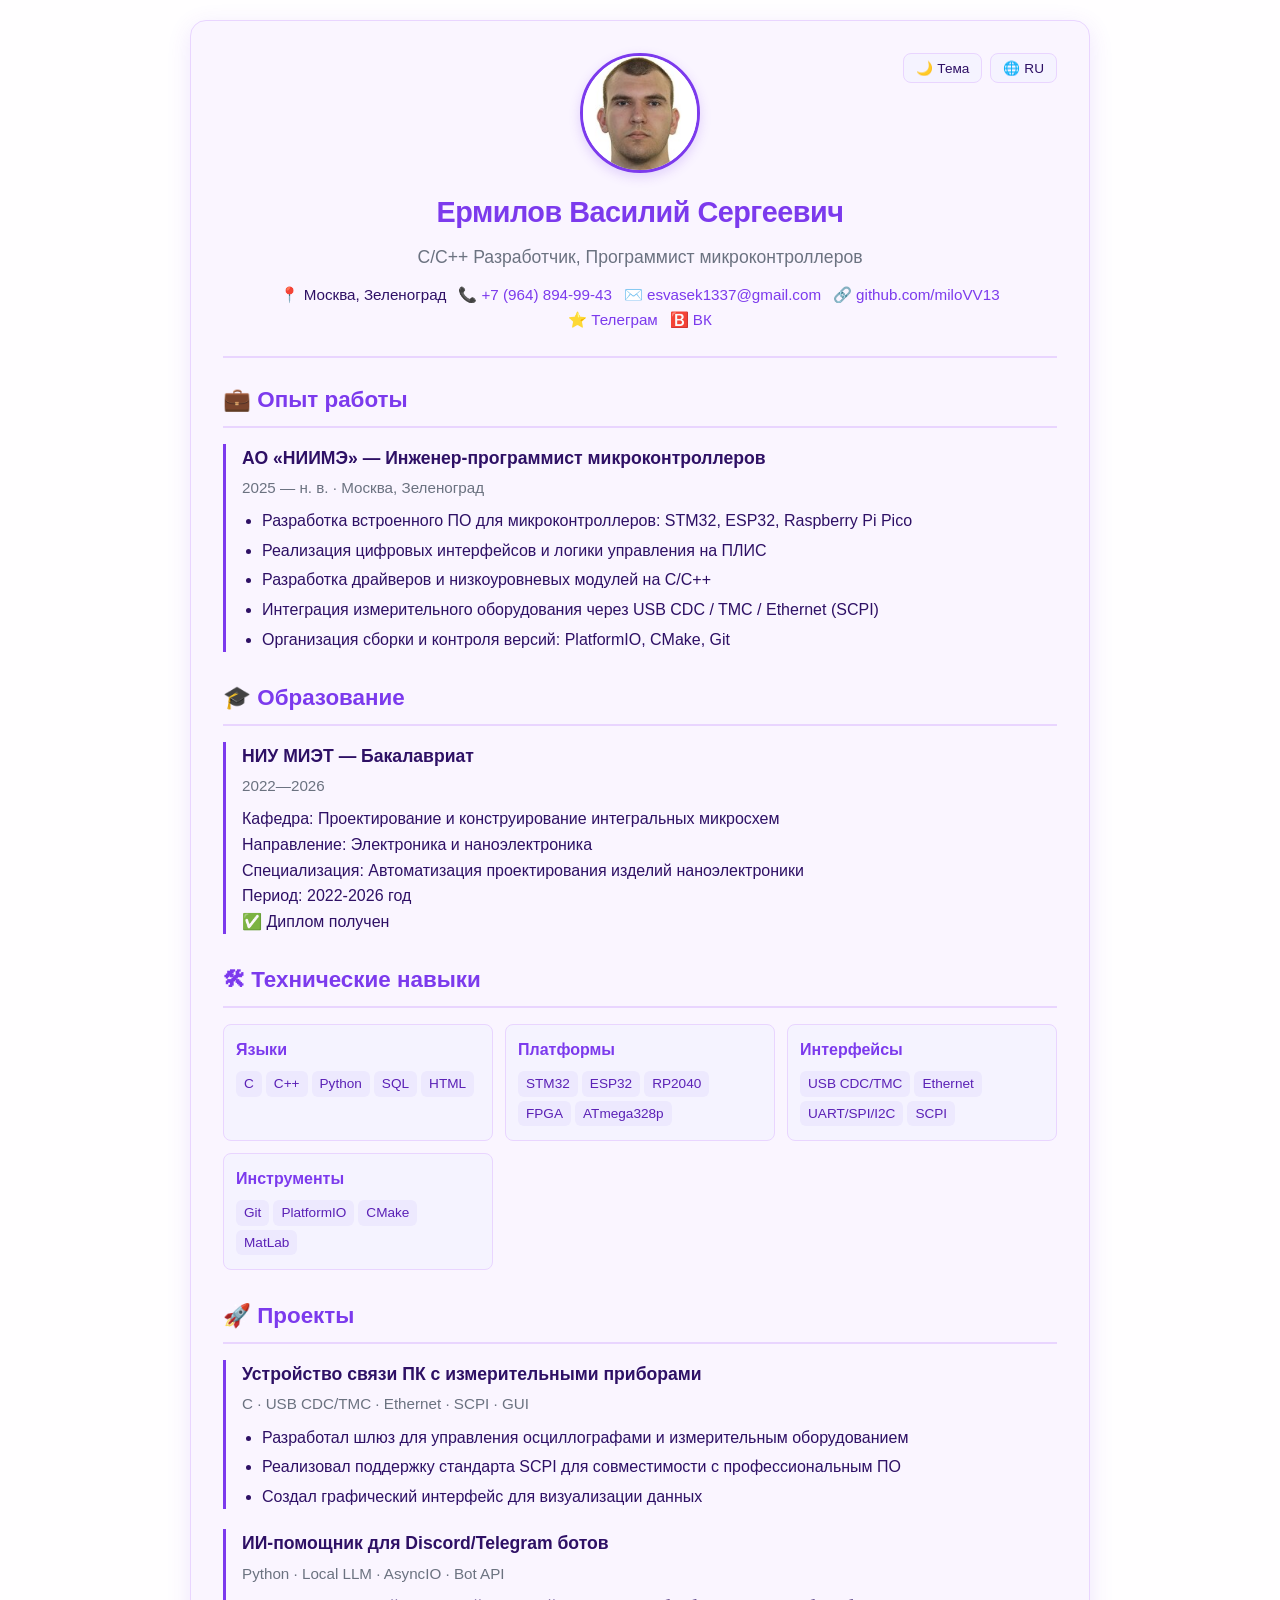
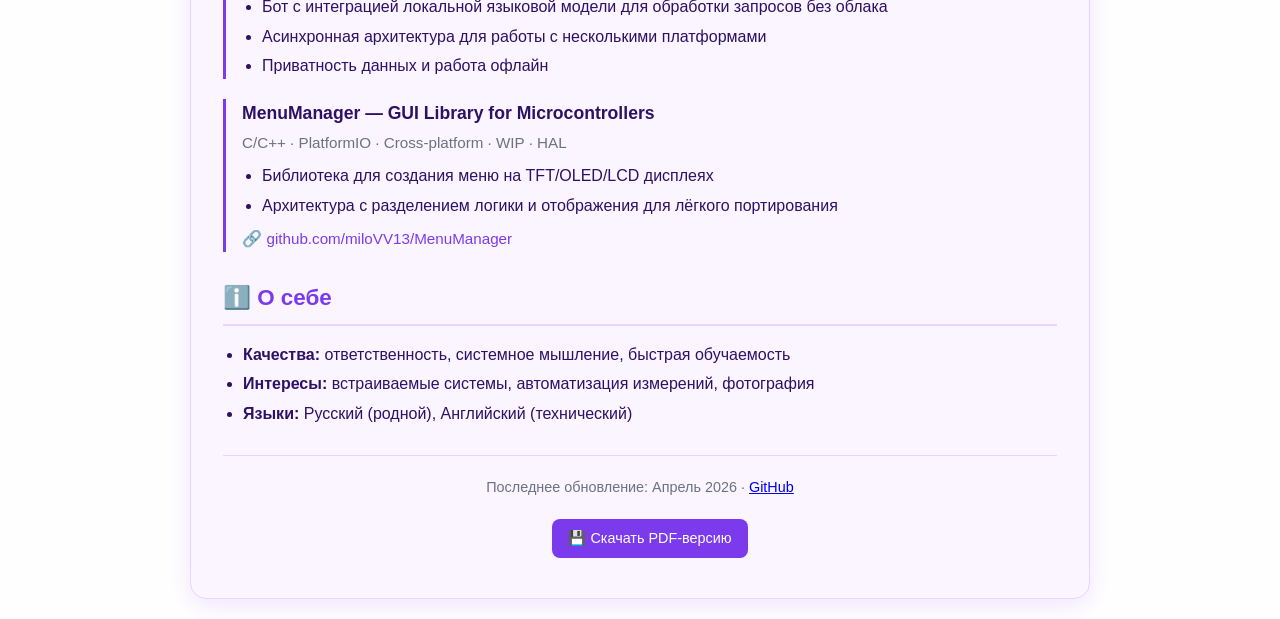
==== commit c840b205: "a little more" ====
--- a/index.html
+++ b/index.html
@@ -6,8 +6,20 @@
   <meta name="description" content="Resume of Embedded Software Engineer: STM32, ESP32, C/C++, Python">
   <title>Резюме | Embedded Engineer</title>
   <link rel="stylesheet" href="style.css">
+  <link rel="icon" type="image/svg+xml" href="assets/favicon.svg">
+  <link rel="apple-touch-icon" href="assets/apple-touch-icon.png">
+  <meta name="theme-color" content="#7c3aed" media="(prefers-color-scheme: light)">
+  <meta name="theme-color" content="#0b0514" media="(prefers-color-scheme: dark)">
+
+  <meta property="og:title" content="Embedded Software Engineer | Ермилов Василий">
+  <meta property="og:description" content="STM32, ESP32, C/C++, Python. Опыт в НИИМЭ. Открытые проекты на GitHub.">
+  <meta property="og:image" content="https://milovv13.github.io/rezume/assets/myname.jpg">
+  <meta property="og:url" content="https://milovv13.github.io/rezume/">
+  <meta name="twitter:card" content="summary_large_image">
+
 </head>
 <body>
+  <a href="#main-content" class="skip-link">Перейти к содержимому</a>
   <div class="container">
     <header>
       <div class="controls">
@@ -21,7 +33,7 @@
       
       <h1>
         <span lang="ru">Ермилов Василий Сергеевич</span>
-        <span lang="en">Ermilov Vasiliy</span>
+        <span lang="en">Vasily Ermilov</span>
       </h1>
       <div class="subtitle">
         <span lang="ru">C/C++ Разработчик, Программист микроконтроллеров</span>
@@ -35,10 +47,17 @@
         <span>✉️ <a href="mailto:esvasek1337@gmail.com">esvasek1337@gmail.com</a></span>
         <span>🔗 <a href="https://github.com/miloVV13" target="_blank">github.com/miloVV13</a></span>
       </div>
+      <div class="contact">        
+        <span lang="ru">⭐ <a href="https://t.me/agurts" target="_blank">Телеграм</a></span>
+        <span lang="en">⭐ <a href="https://t.me/agurts" target="_blank">Telegram</a></span>
+        <span lang="ru">🅱️ <a href="https://vk.com/esvasek" target="_blank">ВК</a></span>
+        <span lang="en">🅱️ <a href="https://vk.com/esvasek" target="_blank">VK</a></span>
+    </div>
+
     </header>
 
     <!-- Experience -->
-    <section>
+    <section id="main-content" class="reveal">
       <h2>
         <span lang="ru">💼 Опыт работы</span>
         <span lang="en">💼 Work Experience</span>
@@ -48,7 +67,10 @@
           <span lang="ru">АО «НИИМЭ» — Инженер-программист микроконтроллеров</span>
           <span lang="en">JSC «NIIME» — Embedded Software Engineer</span>
         </div>
-        <div class="company">2025 — present · Moscow, Zelenograd</div>
+        <div class="company">
+            <span lang="ru">2025 — н. в. · Москва, Зеленоград</span>
+            <span lang="en">2025 — present · Moscow, Zelenograd</span>
+        </div>
         <ul lang="ru">
           <li>Разработка встроенного ПО для микроконтроллеров: STM32, ESP32, Raspberry Pi Pico</li>
           <li>Реализация цифровых интерфейсов и логики управления на ПЛИС</li>
@@ -67,17 +89,20 @@
     </section>
 
     <!-- Education -->
-    <section>
+    <section class="reveal">
       <h2>
         <span lang="ru">🎓 Образование</span>
         <span lang="en">🎓 Education</span>
       </h2>
       <div class="education">
         <div class="job-title">
-          <span lang="ru">НИУ МИЭТ — Бакалавр</span>
+          <span lang="ru">НИУ МИЭТ — Бакалавриат</span>
           <span lang="en">MIET National Research University — Bachelor's Degree</span>
         </div>
-        <div class="company">2022–2026 · Electronics and Nanoelectronics</div>
+        <div class="company">
+            <span lang="ru">2022—2026</span>
+            <span lang="en">2022—2026</span>
+        </div>
         <div lang="ru">Кафедра: Проектирование и конструирование интегральных микросхем</div>
         <div lang="en">Department: Design and Manufacturing of Integrated Circuits</div>
         <div lang="ru">Направление: Электроника и наноэлектроника</div>
@@ -92,7 +117,7 @@
     </section>
 
     <!-- Skills -->
-    <section>
+    <section class="reveal">
       <h2>
         <span lang="ru">🛠 Технические навыки</span>
         <span lang="en">🛠 Technical Skills</span>
@@ -118,7 +143,7 @@
     </section>
 
     <!-- Projects -->
-    <section>
+    <section class="reveal">
       <h2>
         <span lang="ru">🚀 Проекты</span>
         <span lang="en">🚀 Projects</span>
@@ -158,7 +183,7 @@
 
       <div class="project">
         <div class="project-title">MenuManager — GUI Library for Microcontrollers</div>
-        <div class="project-tech">C/C++ · PlatformIO · Cross-platform · WIP</div>
+        <div class="project-tech">C/C++ · PlatformIO · Cross-platform · WIP · HAL</div>
         <ul lang="ru">
           <li>Библиотека для создания меню на TFT/OLED/LCD дисплеях</li>
           <li>Архитектура с разделением логики и отображения для лёгкого портирования</li>
@@ -174,7 +199,7 @@
     </section>
 
     <!-- About -->
-    <section>
+    <section class="reveal">
       <h2>
         <span lang="ru">ℹ️ О себе</span>
         <span lang="en">ℹ️ About Me</span>
@@ -197,9 +222,15 @@
         <span lang="en">Last updated: April 2026</span>
         · <a href="https://github.com/miloVV13/rezume" target="_blank">GitHub</a>
       </p>
+      <ul lang="ru">
+        <a href="assets/cv_ru.pdf" download class="btn-download">💾 Скачать PDF-версию</a>
+      </ul>
+      <ul lang="en">
+        <a href="assets/cv_en.pdf" download class="btn-download">💾 Download PDF-version</a>
+      </ul>
     </footer>
   </div>
-
+  <button class="scroll-top" id="scrollTopBtn" title="Наверх">👆</button>
   <script src="script.js"></script>
 </body>
 </html>
--- a/style.css
+++ b/style.css
@@ -1,8 +1,8 @@
 :root {
   --primary: #7c3aed;
   --primary-hover: #6d28d9;
-  --bg: #faf5ff;
-  --card: #ffffff;
+  --bg: #fffeff;
+  --card: #faf5ff;
   --text: #2e1065;
   --text-light: #6b7280;
   --border: #e9d5ff;
@@ -181,4 +181,85 @@
   .controls { position: static; justify-content: center; margin-bottom: 16px; }
   .contact { flex-direction: column; align-items: center; }
   .skills-grid { grid-template-columns: 1fr; }
+}
+
+.btn-download {
+  display: inline-flex;
+  align-items: center;
+  gap: 6px;
+  margin-top: 12px;
+  padding: 8px 16px;
+  background: var(--primary);
+  color: #fff;
+  text-decoration: none;
+  border-radius: 8px;
+  font-size: 0.9rem;
+  font-weight: 500;
+  transition: all 0.2s;
+}
+.btn-download:hover { background: var(--primary-hover); transform: translateY(-2px); }
+
+.scroll-top {
+  position: fixed;
+  bottom: 24px;
+  right: 24px;
+  width: 40px;
+  height: 40px;
+  background: var(--primary);
+  color: #fff;
+  border: none;
+  border-radius: 50%;
+  cursor: pointer;
+  font-size: 1.2rem;
+  opacity: 0;
+  visibility: hidden;
+  transition: all 0.3s;
+  z-index: 100;
+}
+.scroll-top.visible { opacity: 1; visibility: visible; }
+
+@media print {
+  .controls, .scroll-top, .btn-download { display: none !important; }
+  .container { box-shadow: none; border: none; padding: 0; max-width: 100%; }
+  body { background: #fff; color: #000; }
+  h1, h2, .job-title { color: #000 !important; }
+  .badge { background: #eee !important; color: #333 !important; }
+  a { color: #000 !important; text-decoration: none !important; }
+  a[href]::after { content: " (" attr(href) ")"; font-size: 0.8rem; color: #555; }
+}
+
+.reveal {
+  opacity: 0;
+  transform: translateY(20px);
+  transition: all 0.6s cubic-bezier(0.25, 0.46, 0.45, 0.94);
+}
+.reveal.visible {
+  opacity: 1;
+  transform: translateY(0);
+}
+
+:focus-visible {
+  outline: 2px solid var(--primary);
+  outline-offset: 2px;
+  border-radius: 4px;
+}
+/* Скрытая ссылка для пропуска навигации */
+.skip-link {
+  position: absolute; top: -42px; left: 0;
+  background: var(--primary); color: #fff;
+  padding: 8px 12px; z-index: 1000;
+  transition: top 0.2s;
+}
+.skip-link:focus { top: 0; }
+
+.qr-container {
+  text-align: center;
+  margin-top: 16px;
+  font-size: 0.85rem;
+  color: var(--text-light);
+}
+.qr-container img {
+  border: 1px solid var(--border);
+  border-radius: 8px;
+  margin-bottom: 6px;
 }
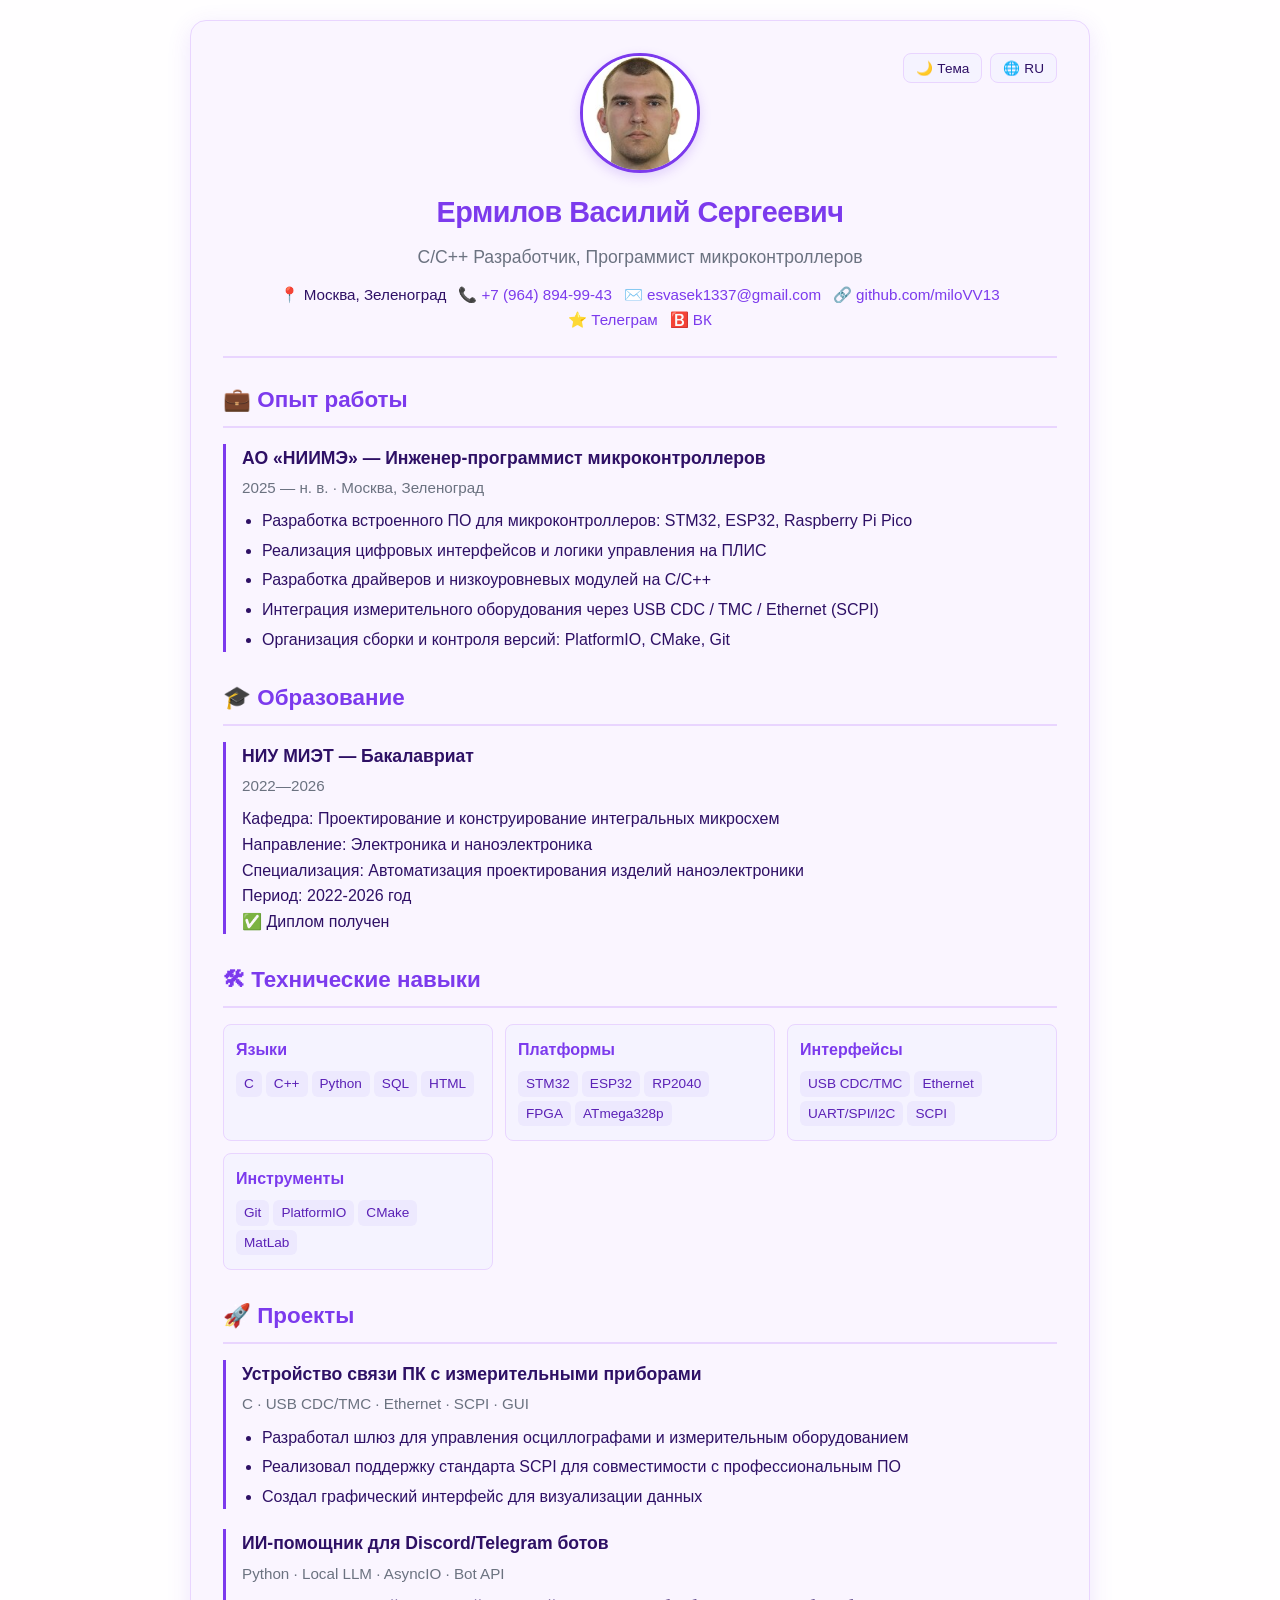
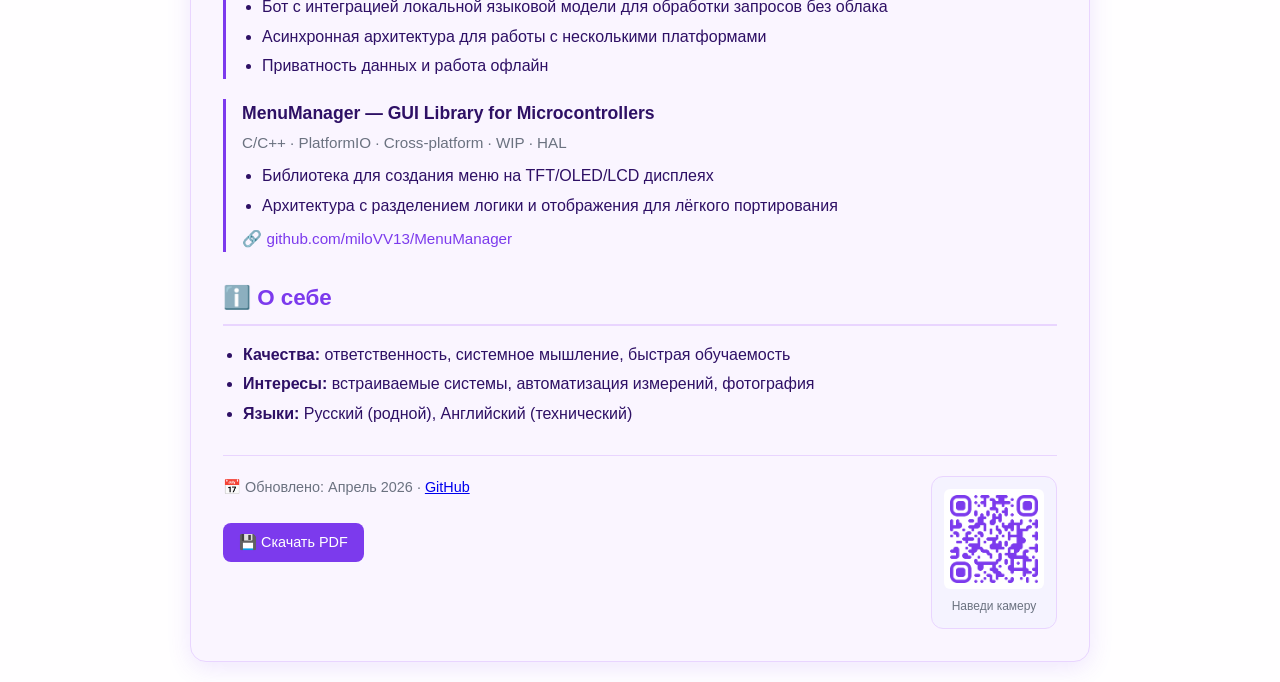
==== commit 3f91ab74: "mb last update" ====
--- a/index.html
+++ b/index.html
@@ -215,20 +215,32 @@
         <li><strong>Languages:</strong> Russian (native), English (technical)</li>
       </ul>
     </section>
-
+    
     <footer>
-      <p>
-        <span lang="ru">Последнее обновление: Апрель 2026</span>
-        <span lang="en">Last updated: April 2026</span>
-        · <a href="https://github.com/miloVV13/rezume" target="_blank">GitHub</a>
-      </p>
-      <ul lang="ru">
-        <a href="assets/cv_ru.pdf" download class="btn-download">💾 Скачать PDF-версию</a>
-      </ul>
-      <ul lang="en">
-        <a href="assets/cv_en.pdf" download class="btn-download">💾 Download PDF-version</a>
-      </ul>
-    </footer>
+      <div class="footer-content">
+        <!-- Левая часть -->
+        <div class="footer-left">
+          <p class="footer-date">
+            <span lang="ru">📅 Обновлено: Апрель 2026</span>
+            <span lang="en">📅 Updated: April 2026</span>
+            · <a href="https://github.com/miloVV13/rezume" target="_blank" class="footer-link">GitHub</a>
+          </p>
+          <div class="footer-buttons">
+            <a href="assets/cv_ru.pdf" download class="btn-download" lang="ru">💾 Скачать PDF</a>
+            <a href="assets/cv_en.pdf" download class="btn-download" lang="en">💾 Download PDF</a>
+          </div>
+        </div>
+        
+        <!-- Правая часть -->
+        <div class="footer-right">
+          <div class="qr-box">
+          <img src="assets/qr.png" alt="QR-код резюме" loading="lazy">
+          <span class="qr-hint" lang="ru">Наведи камеру</span>
+          <span class="qr-hint" lang="en">Scan to save</span>
+        </div>
+      </div>
+    </div>
+  </footer>
   </div>
   <button class="scroll-top" id="scrollTopBtn" title="Наверх">👆</button>
   <script src="script.js"></script>
--- a/style.css
+++ b/style.css
@@ -262,4 +262,97 @@
   border: 1px solid var(--border);
   border-radius: 8px;
   margin-bottom: 6px;
+}
+
+/* ===== Footer Layout ===== */
+.footer-content {
+  display: flex;
+  justify-content: space-between;
+  align-items: flex-start; /* Было: center → теперь верхнее выравнивание */
+  gap: 24px;
+  flex-wrap: wrap;
+}
+
+.footer-left {
+  flex: 1;
+  min-width: 200px;
+  display: flex;
+  flex-direction: column;
+  gap: 12px;
+  align-items: flex-start; 
+  text-align: left;        
+}
+
+.footer-date {
+  color: var(--text-light);
+  font-size: 0.9rem;
+  margin: 0;
+  text-align: left;       
+  width: 100%;            
+}
+
+/* ===== Сохраняем центрирование ТОЛЬКО на мобильных ===== */
+@media (max-width: 650px) {
+  .footer-content {
+    flex-direction: column;
+    align-items: center;
+    text-align: center;
+  }
+  .footer-left { 
+    align-items: center;  
+    text-align: center; 
+  }
+  .footer-date { 
+    text-align: center; 
+    width: auto; 
+  }
+  .footer-buttons { justify-content: center; }
+  .qr-box { width: 100%; max-width: 150px; }
+}
+
+/* ===== QR Box ===== */
+.footer-right {
+  flex-shrink: 0;
+}
+
+.qr-box {
+  display: flex;
+  flex-direction: column;
+  align-items: center;
+  gap: 8px;
+  padding: 12px;
+  background: var(--code-bg);
+  border-radius: 12px;
+  border: 1px solid var(--border);
+}
+
+.qr-box img {
+  width: 100px;
+  height: 100px;
+  object-fit: contain;
+  border-radius: 6px;
+}
+
+.qr-hint {
+  font-size: 0.75rem;
+  color: var(--text-light);
+  text-align: center;
+}
+
+/* ===== Language Toggle in Footer ===== */
+body.lang-en [lang="ru"] { display: none !important; }
+body.lang-en [lang="en"] { display: inline !important; }
+[lang="en"]:not(body.lang-en *) { display: none !important; }
+
+/* ===== Responsive (мобильные) ===== */
+@media (max-width: 650px) {
+  .footer-content {
+    flex-direction: column;
+    align-items: center;
+    text-align: center;
+  }
+  .footer-left { align-items: center; }
+  .footer-buttons { justify-content: center; }
+  .qr-box { width: 100%; max-width: 150px; }
+  .qr-box img { width: 100%; height: auto; }
 }
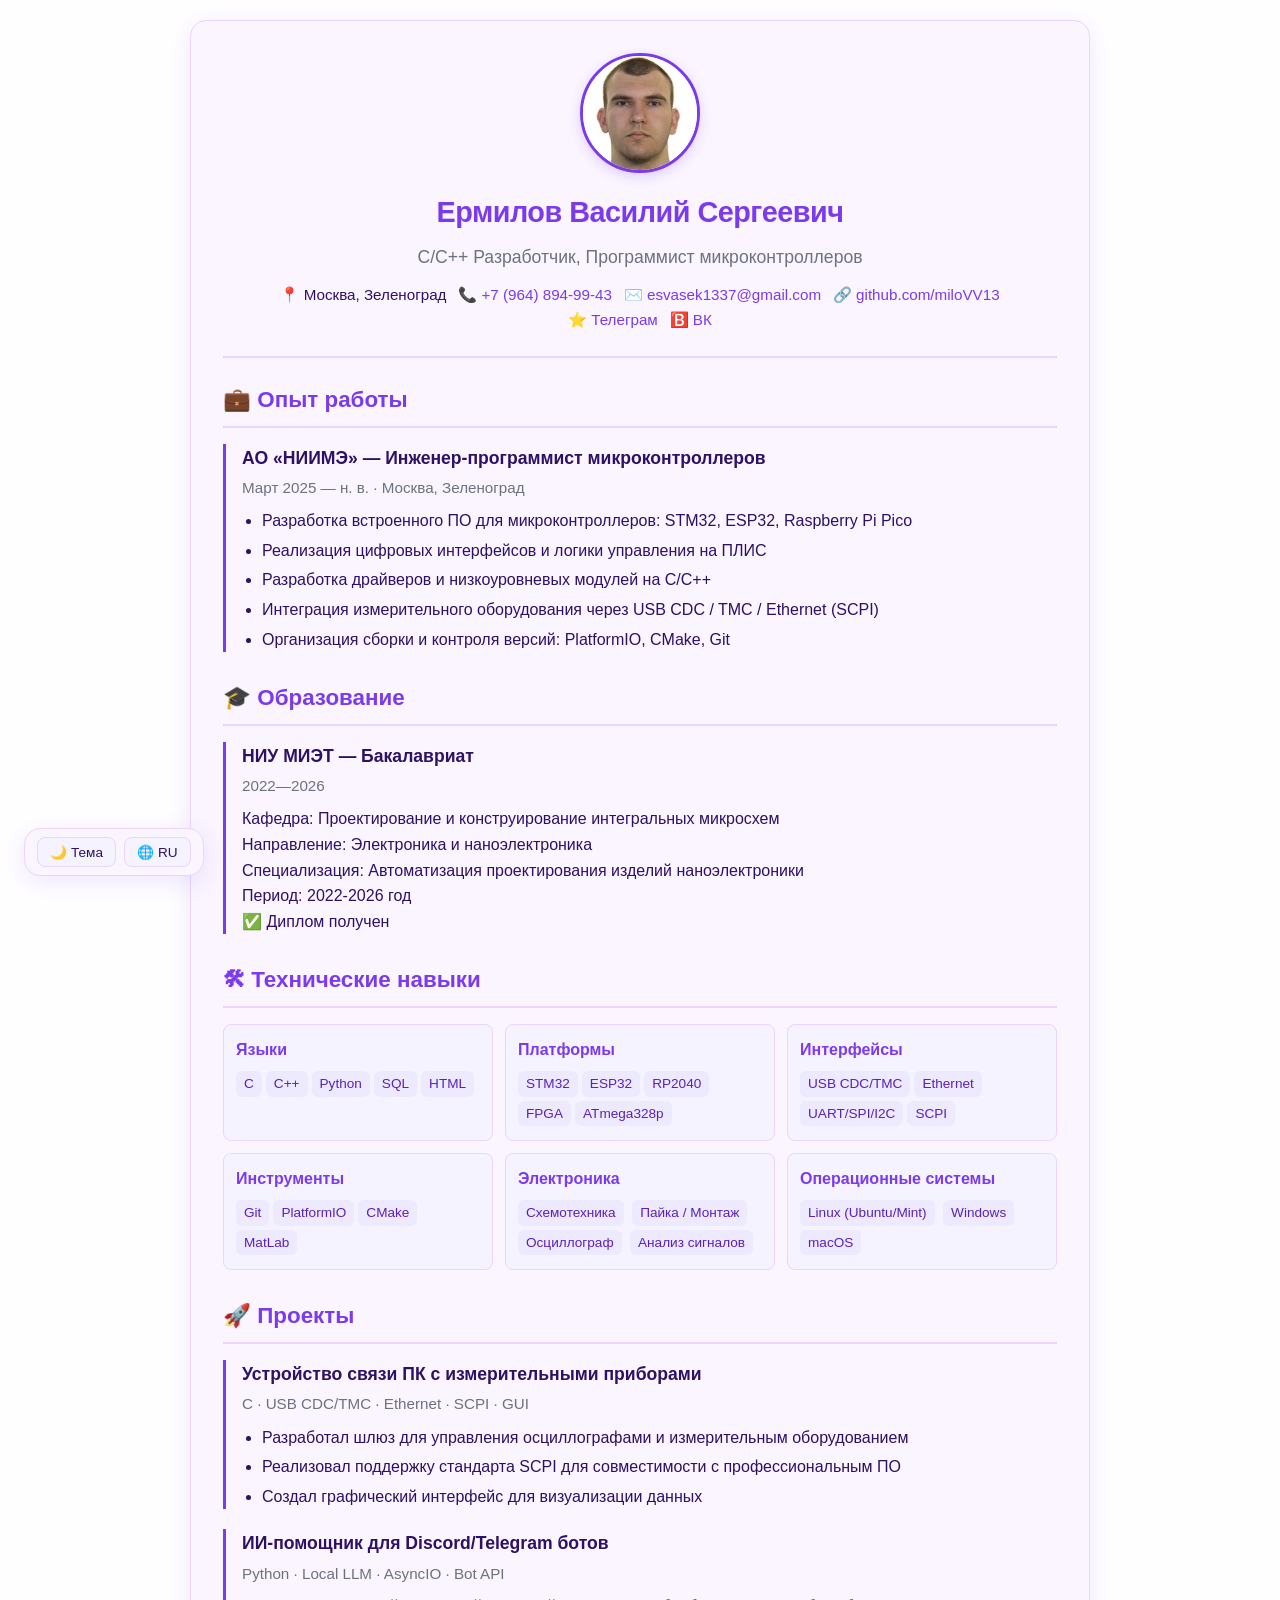
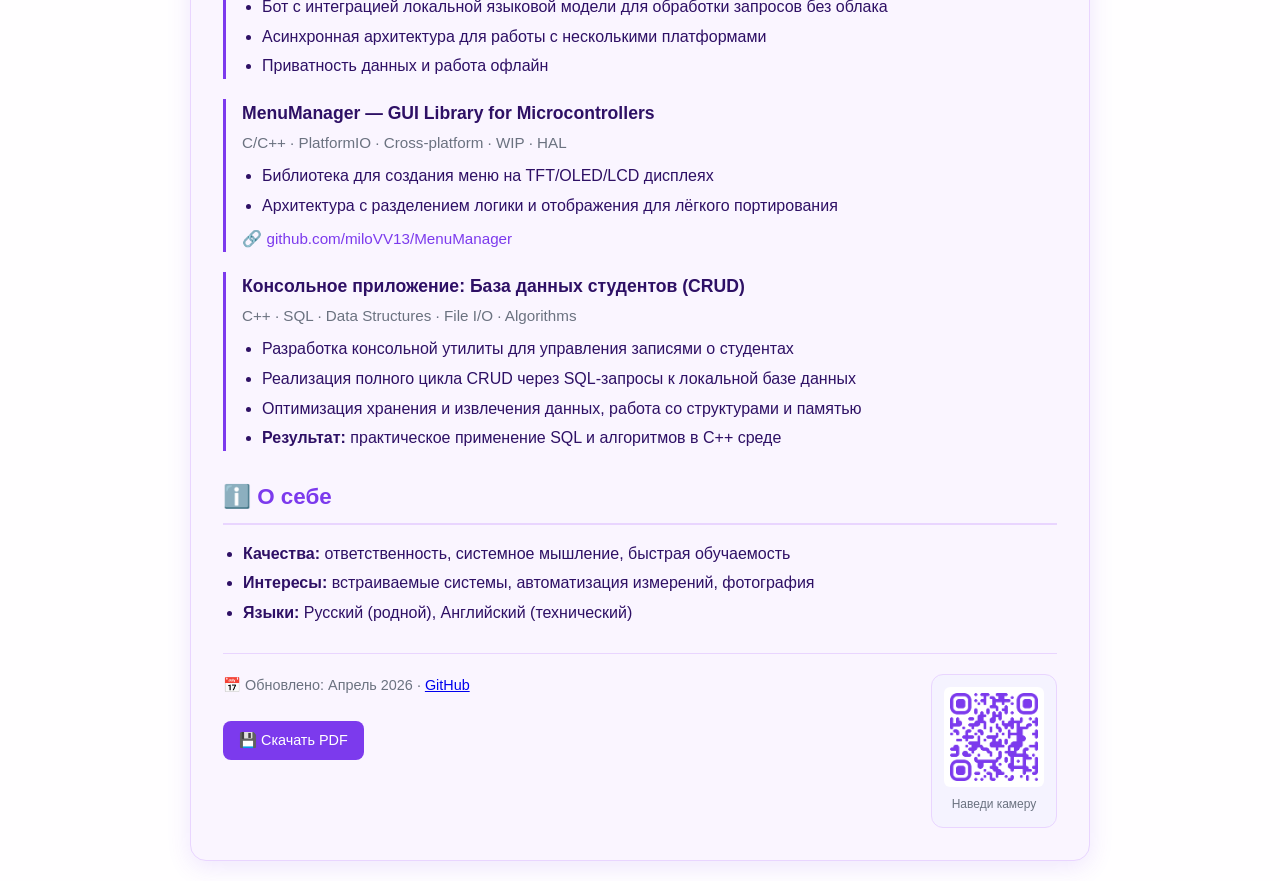
==== commit 541e6773: "update interface" ====
--- a/index.html
+++ b/index.html
@@ -68,8 +68,8 @@
           <span lang="en">JSC «NIIME» — Embedded Software Engineer</span>
         </div>
         <div class="company">
-            <span lang="ru">2025 — н. в. · Москва, Зеленоград</span>
-            <span lang="en">2025 — present · Moscow, Zelenograd</span>
+            <span lang="ru">Март 2025 — н. в. · Москва, Зеленоград</span>
+            <span lang="en">March 2025 — present · Moscow, Zelenograd</span>
         </div>
         <ul lang="ru">
           <li>Разработка встроенного ПО для микроконтроллеров: STM32, ESP32, Raspberry Pi Pico</li>
@@ -139,6 +139,24 @@
           <strong lang="ru">Инструменты</strong><strong lang="en">Tools</strong>
           <span class="badge">Git</span><span class="badge">PlatformIO</span><span class="badge">CMake</span><span class="badge">MatLab</span>
         </div>
+        <div class="skill-category">
+          <strong lang="ru">Электроника</strong><strong lang="en">Electronics</strong>
+          <span class="badge" lang="ru">Схемотехника</span>
+          <span class="badge" lang="en">Schematics</span>
+          <span class="badge" lang="ru">Пайка / Монтаж</span>
+          <span class="badge" lang="en">Soldering</span>
+          <span class="badge" lang="ru">Осциллограф</span>
+          <span class="badge" lang="en">Oscilloscope</span>
+          <span class="badge" lang="ru">Анализ сигналов</span>
+          <span class="badge" lang="en">Signal Analysis</span>
+        </div>
+        <div class="skill-category">
+          <strong lang="ru">Операционные системы</strong>
+          <strong lang="en">Operating Systems</strong>
+          <span class="badge">Linux (Ubuntu/Mint)</span>
+          <span class="badge">Windows</span>
+          <span class="badge">macOS</span>
+        </div>
       </div>
     </section>
 
@@ -195,6 +213,25 @@
         <div class="project-links">
           🔗 <a href="https://github.com/miloVV13/MenuManager" target="_blank">github.com/miloVV13/MenuManager</a>
         </div>
+      </div>
+      <div class="project">
+        <div class="project-title" lang="ru">Консольное приложение: База данных студентов (CRUD)</div>
+        <div class="project-title" lang="en">Console App: Student Database (CRUD)</div>
+        <div class="project-tech">C++ · SQL · Data Structures · File I/O · Algorithms</div>
+        
+        <ul lang="ru">
+          <li>Разработка консольной утилиты для управления записями о студентах</li>
+          <li>Реализация полного цикла CRUD через SQL-запросы к локальной базе данных</li>
+          <li>Оптимизация хранения и извлечения данных, работа со структурами и памятью</li>
+          <li><strong>Результат:</strong> практическое применение SQL и алгоритмов в C++ среде</li>
+        </ul>
+        
+        <ul lang="en">
+          <li>Developed a console utility for managing student records</li>
+          <li>Implemented full CRUD operations using SQL queries against a local database</li>
+          <li>Optimized data storage and retrieval, working with data structures and memory</li>
+          <li><strong>Result:</strong> practical application of SQL and algorithms in a C++ environment</li>
+        </ul>
       </div>
     </section>
 
--- a/style.css
+++ b/style.css
@@ -54,12 +54,74 @@
   position: relative;
 }
 
+/* ===== ФИКСИРОВАННЫЕ КНОПКИ УПРАВЛЕНИЯ ===== */
 .controls {
-  position: absolute;
-  top: 0;
-  right: 0;
-  display: flex;
+  position: fixed !important;
+  bottom: 24px !important;
+  left: 24px !important;
+  top: auto !important;
+  right: auto !important;
+  z-index: 9999 !important;
+  display: flex !important;
+  flex-direction: row;
   gap: 8px;
+  background: var(--card);
+  backdrop-filter: blur(12px);
+  -webkit-backdrop-filter: blur(12px);
+  padding: 8px 12px;
+  border-radius: 16px;
+  border: 1px solid var(--border);
+  box-shadow: var(--shadow);
+  transform: none !important; /* Разрывает связь с transform родителя */
+  pointer-events: auto;
+}
+
+.btn-toggle {
+  display: flex;
+  align-items: center;
+  gap: 6px;
+  background: var(--code-bg);
+  border: 1px solid var(--border);
+  color: var(--text);
+  padding: 6px 12px;
+  border-radius: 8px;
+  cursor: pointer;
+  font-size: 0.9rem;
+  white-space: nowrap;
+  transition: all 0.2s ease;
+}
+.btn-toggle:hover { background: var(--primary); color: #fff; border-color: var(--primary); }
+
+/* ===== МОБИЛЬНАЯ ВЕРСИЯ ===== */
+@media (max-width: 600px) {
+  .controls {
+    flex-direction: column !important;
+    padding: 8px !important;
+    gap: 8px !important;
+    bottom: 20px !important;
+    left: 20px !important;
+    border-radius: 20px !important;
+  }
+  
+  .btn-toggle {
+    width: 44px !important;
+    height: 44px !important;
+    padding: 0 !important;
+    justify-content: center !important;
+    border-radius: 50% !important;
+    font-size: 1.4rem !important;
+  }
+
+  /* 🔒 АБСОЛЮТНОЕ скрытие текста в кнопках на мобильных */
+  .btn-toggle span[lang],
+  .btn-toggle [lang] {
+    display: none !important;
+    visibility: hidden !important;
+    height: 0 !important;
+    width: 0 !important;
+    overflow: hidden !important;
+    font-size: 0 !important;
+  }
 }
 
 .btn-toggle {
@@ -202,7 +264,7 @@
 .scroll-top {
   position: fixed;
   bottom: 24px;
-  right: 24px;
+  right: 24px; /* 👈 Возвращаем вправо */
   width: 40px;
   height: 40px;
   background: var(--primary);
@@ -213,10 +275,32 @@
   font-size: 1.2rem;
   opacity: 0;
   visibility: hidden;
-  transition: all 0.3s;
-  z-index: 100;
-}
-.scroll-top.visible { opacity: 1; visibility: visible; }
+  transition: all 0.3s ease;
+  z-index: 999;
+  box-shadow: var(--shadow);
+  display: flex;
+  align-items: center;
+  justify-content: center;
+}
+
+.scroll-top.visible {
+  opacity: 1;
+  visibility: visible;
+}
+
+.scroll-top:hover {
+  transform: translateY(-2px);
+  background: var(--primary-hover);
+}
+
+@media (max-width: 600px) {
+  .scroll-top {
+    bottom: 24px;
+    right: 24px;
+    width: 36px;
+    height: 36px;
+  }
+}
 
 @media print {
   .controls, .scroll-top, .btn-download { display: none !important; }
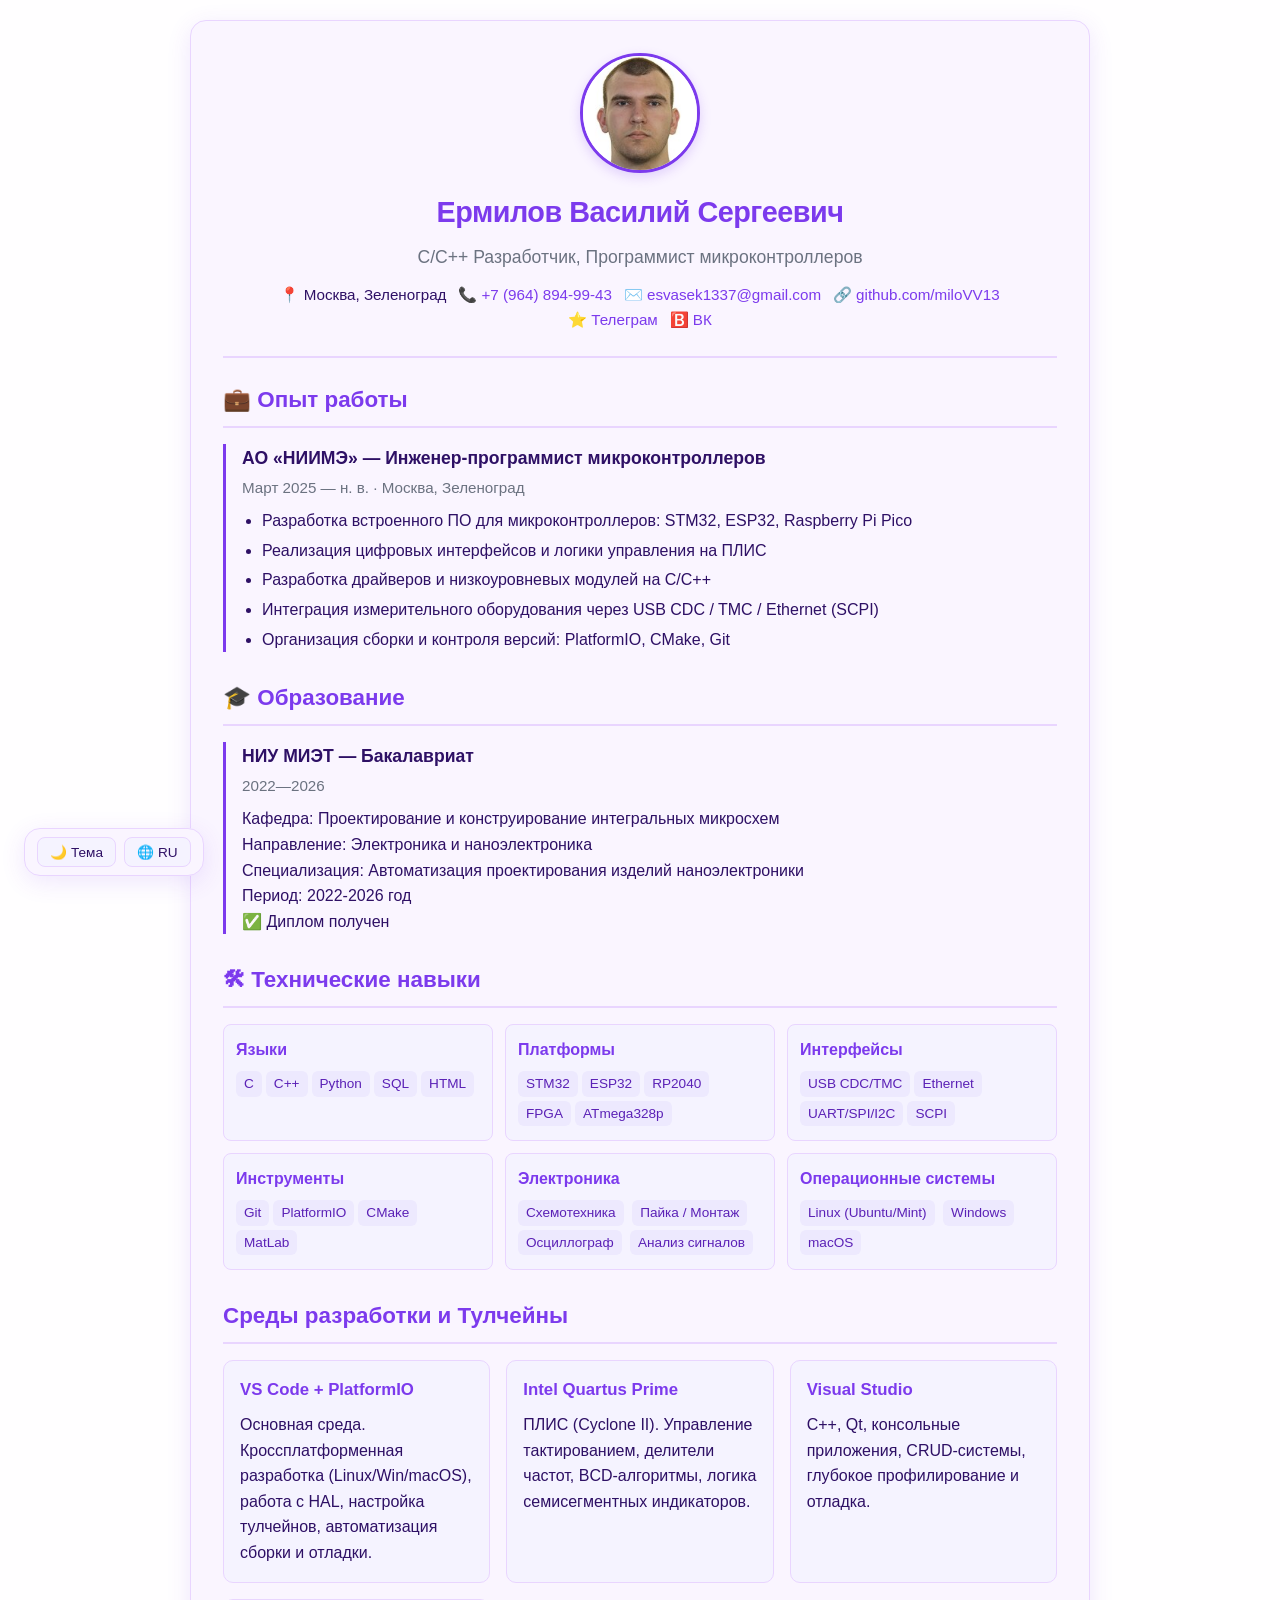
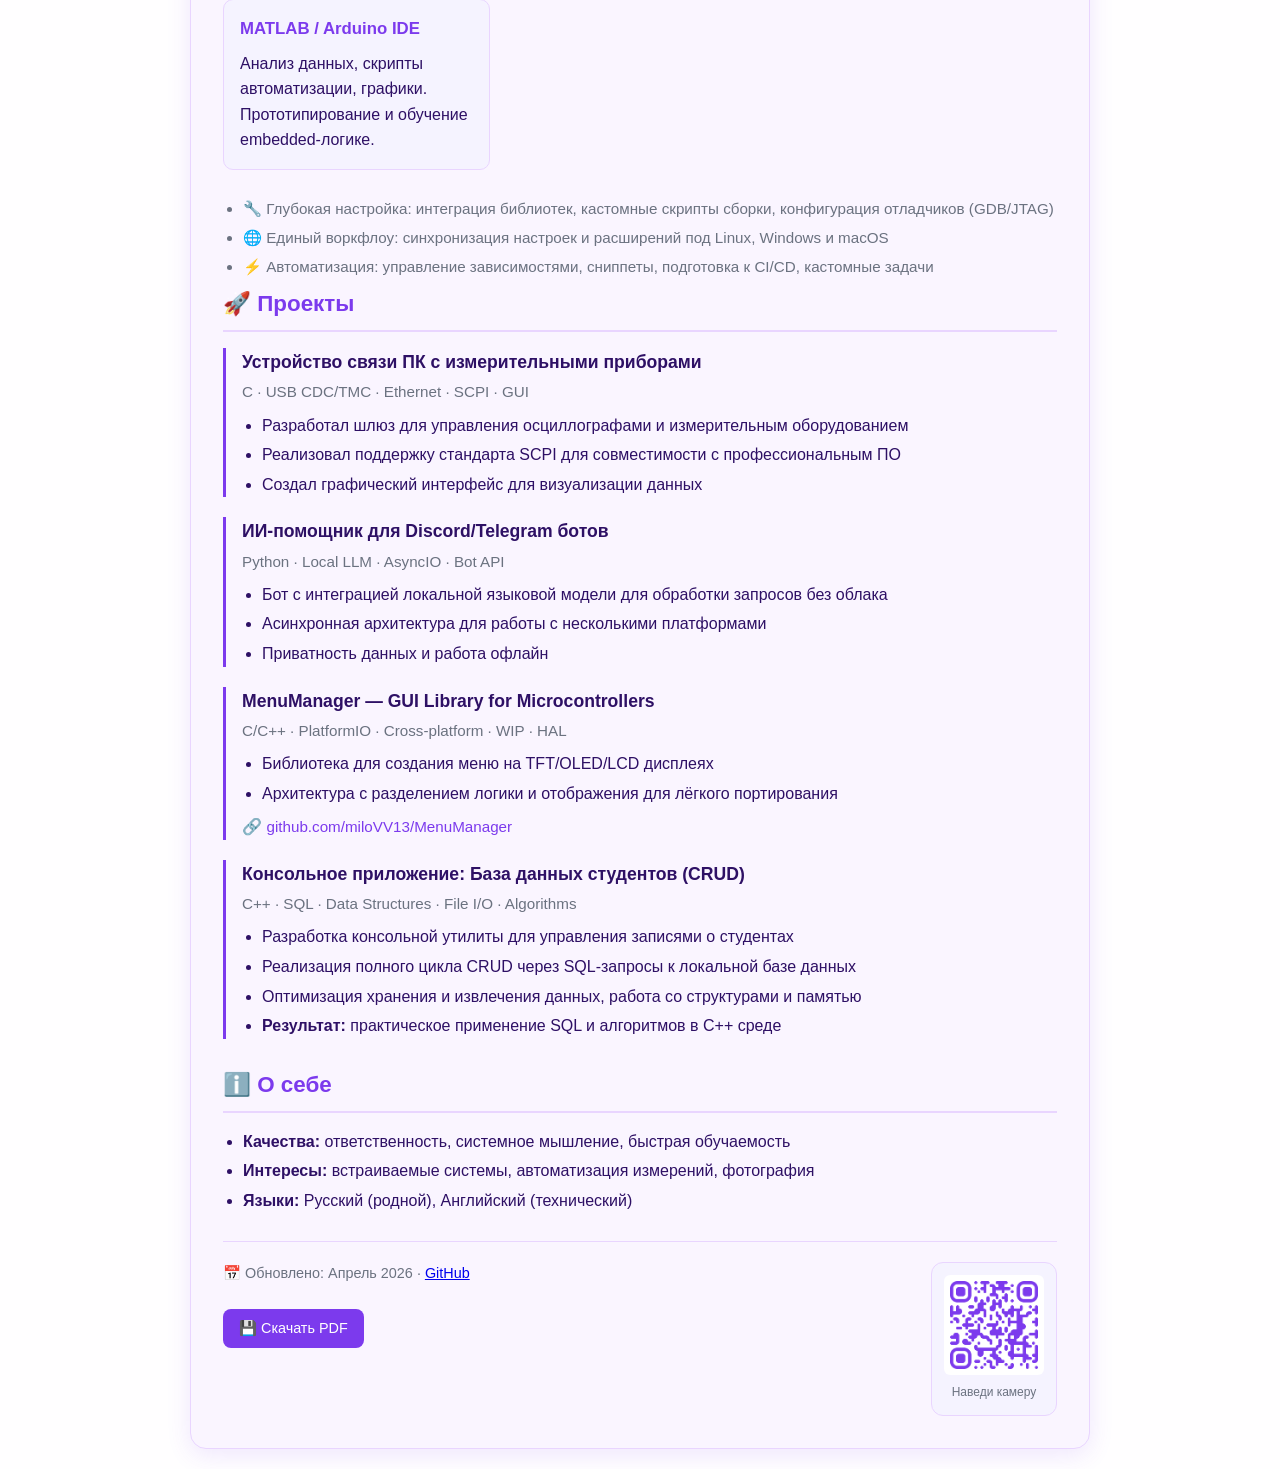
==== commit a48e95e0: "another one" ====
--- a/index.html
+++ b/index.html
@@ -159,6 +159,47 @@
         </div>
       </div>
     </section>
+    
+    <section>
+      <h2>
+        <span lang="ru"> Среды разработки и Тулчейны</span>
+        <span lang="en"> Dev Environments & Toolchains</span>
+      </h2>
+      
+      <div class="ide-grid">
+        <div class="ide-card">
+          <strong>VS Code + PlatformIO</strong>
+          <span lang="ru">Основная среда. Кроссплатформенная разработка (Linux/Win/macOS), работа с HAL, настройка тулчейнов, автоматизация сборки и отладки.</span>
+          <span lang="en">Primary environment. Cross-platform (Linux/Win/macOS), HAL integration, toolchain configuration, build & debug automation.</span>
+        </div>
+        <div class="ide-card">
+          <strong>Intel Quartus Prime</strong>
+          <span lang="ru">ПЛИС (Cyclone II). Управление тактированием, делители частот, BCD-алгоритмы, логика семисегментных индикаторов.</span>
+      <span lang="en">FPGA (Cyclone II). Clock management, frequency dividers, BCD algorithms, 7-segment display logic.</span>
+      </div>
+        <div class="ide-card">
+          <strong>Visual Studio</strong>
+          <span lang="ru">C++, Qt, консольные приложения, CRUD-системы, глубокое профилирование и отладка.</span>
+          <span lang="en">C++, Qt, console apps, CRUD systems, advanced profiling & debugging.</span>
+        </div>
+        <div class="ide-card">
+          <strong>MATLAB / Arduino IDE</strong>
+          <span lang="ru">Анализ данных, скрипты автоматизации, графики. Прототипирование и обучение embedded-логике.</span>
+          <span lang="en">Data analysis, automation scripts, plotting. Rapid prototyping & embedded logic training.</span>
+        </div>
+      </div>
+    </section>
+
+  <ul class="ide-features" lang="ru">
+    <li>🔧 Глубокая настройка: интеграция библиотек, кастомные скрипты сборки, конфигурация отладчиков (GDB/JTAG)</li>
+    <li>🌐 Единый воркфлоу: синхронизация настроек и расширений под Linux, Windows и macOS</li>
+    <li>⚡ Автоматизация: управление зависимостями, сниппеты, подготовка к CI/CD, кастомные задачи</li>
+  </ul>
+  <ul class="ide-features" lang="en">
+    <li>🔧 Deep configuration: library integration, custom build scripts, debugger setup (GDB/JTAG)</li>
+    <li>🌐 Unified workflow: synchronized settings & extensions across Linux, Windows, and macOS</li>
+    <li>⚡ Automation: dependency management, snippets, CI prep, custom build tasks</li>
+  </ul>
 
     <!-- Projects -->
     <section class="reveal">
--- a/style.css
+++ b/style.css
@@ -265,8 +265,8 @@
   position: fixed;
   bottom: 24px;
   right: 24px; /* 👈 Возвращаем вправо */
-  width: 40px;
-  height: 40px;
+  width: 50px;
+  height: 50px;
   background: var(--primary);
   color: #fff;
   border: none;
@@ -439,4 +439,41 @@
   .footer-buttons { justify-content: center; }
   .qr-box { width: 100%; max-width: 150px; }
   .qr-box img { width: 100%; height: auto; }
-}+}
+
+/* ===== IDE & Toolchains Section ===== */
+.ide-grid {
+  display: grid;
+  grid-template-columns: repeat(auto-fit, minmax(220px, 1fr));
+  gap: 16px;
+  margin-bottom: 16px;
+}
+.ide-card {
+  background: var(--code-bg);
+  padding: 16px;
+  border-radius: 10px;
+  border: 1px solid var(--border);
+  transition: transform 0.2s ease, box-shadow 0.2s ease;
+}
+.ide-card:hover {
+  transform: translateY(-3px);
+  box-shadow: 0 6px 16px rgba(124, 58, 237, 0.15);
+}
+.ide-card strong {
+  display: block;
+  margin-bottom: 8px;
+  color: var(--primary);
+  font-size: 1.05rem;
+}
+.ide-features {
+  padding-left: 20px;
+  margin-top: 8px;
+  color: var(--text-light);
+  font-size: 0.95rem;
+  line-height: 1.5;
+}
+.ide-features li { margin-bottom: 6px; }
+
+/* Language toggle safety for this section */
+body.lang-en .ide-features[lang="ru"] { display: none !important; }
+body.lang-en .ide-features[lang="en"] { display: block !important; }
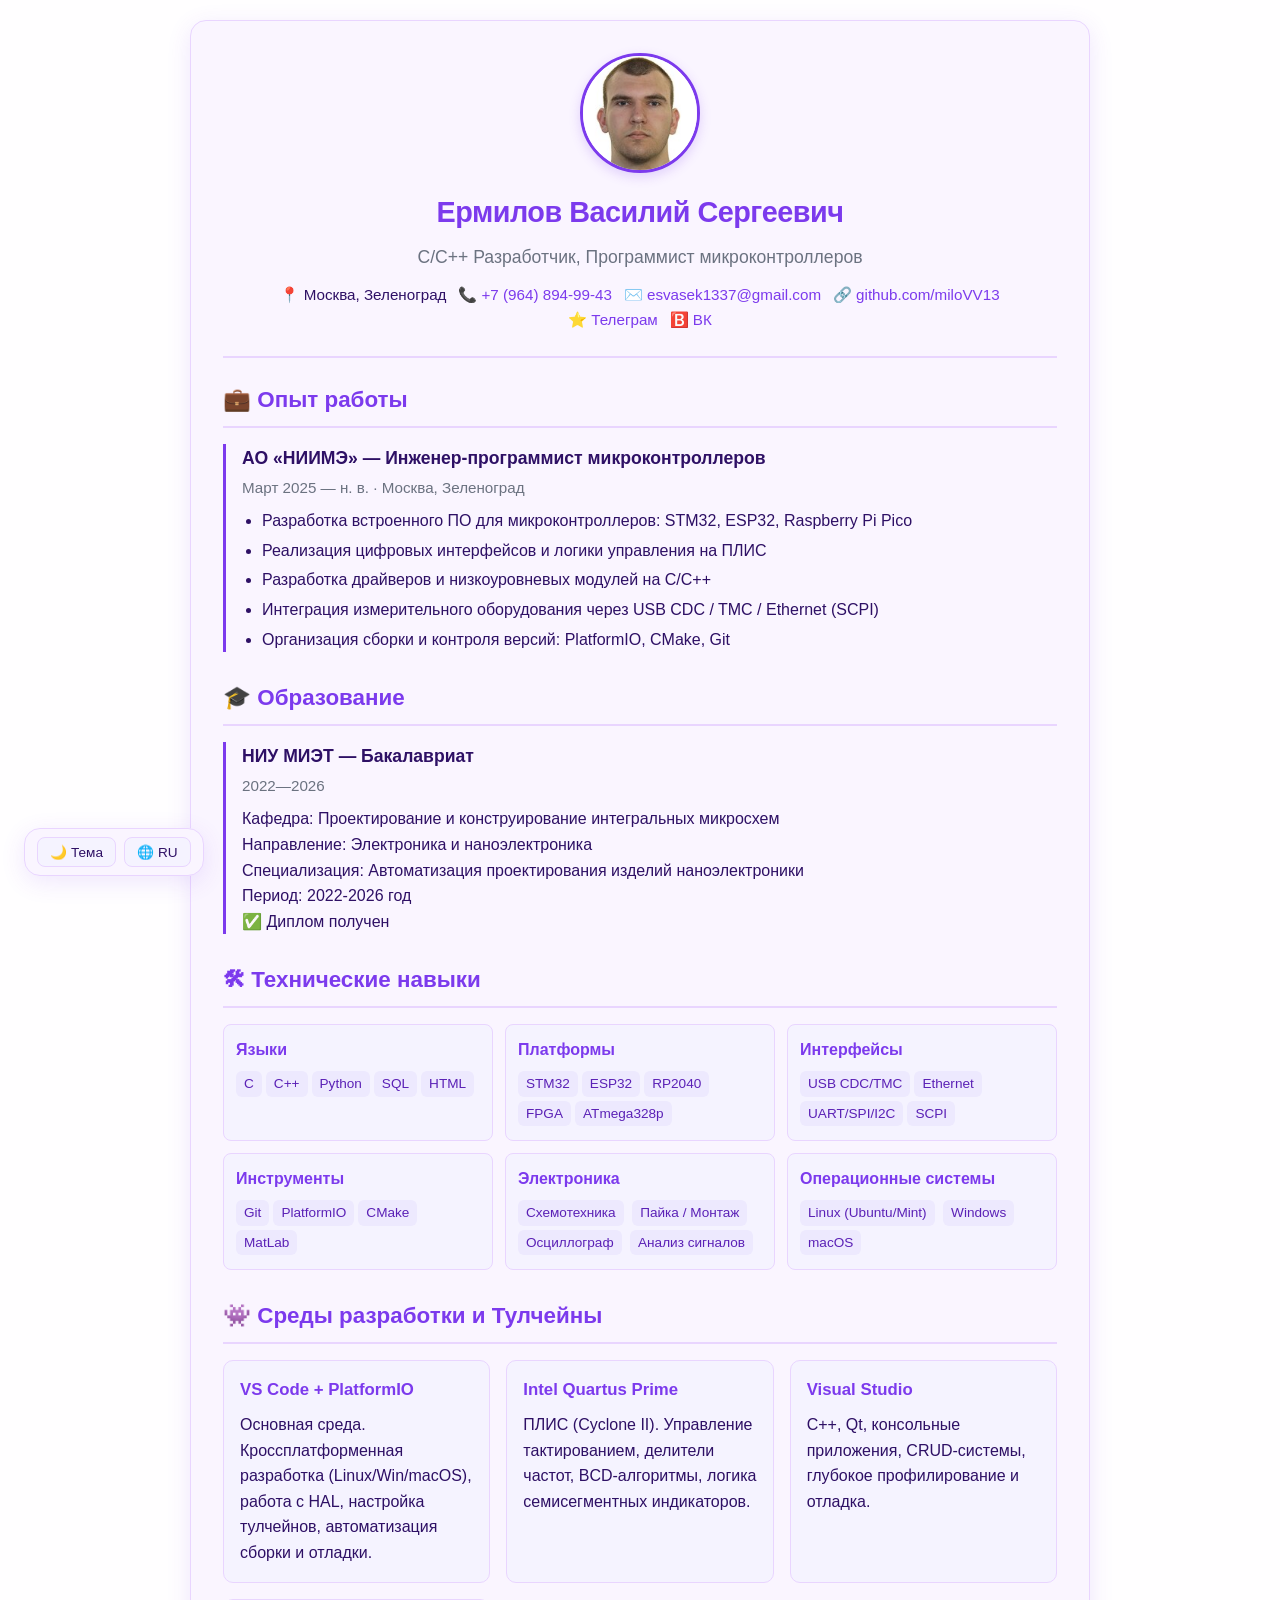
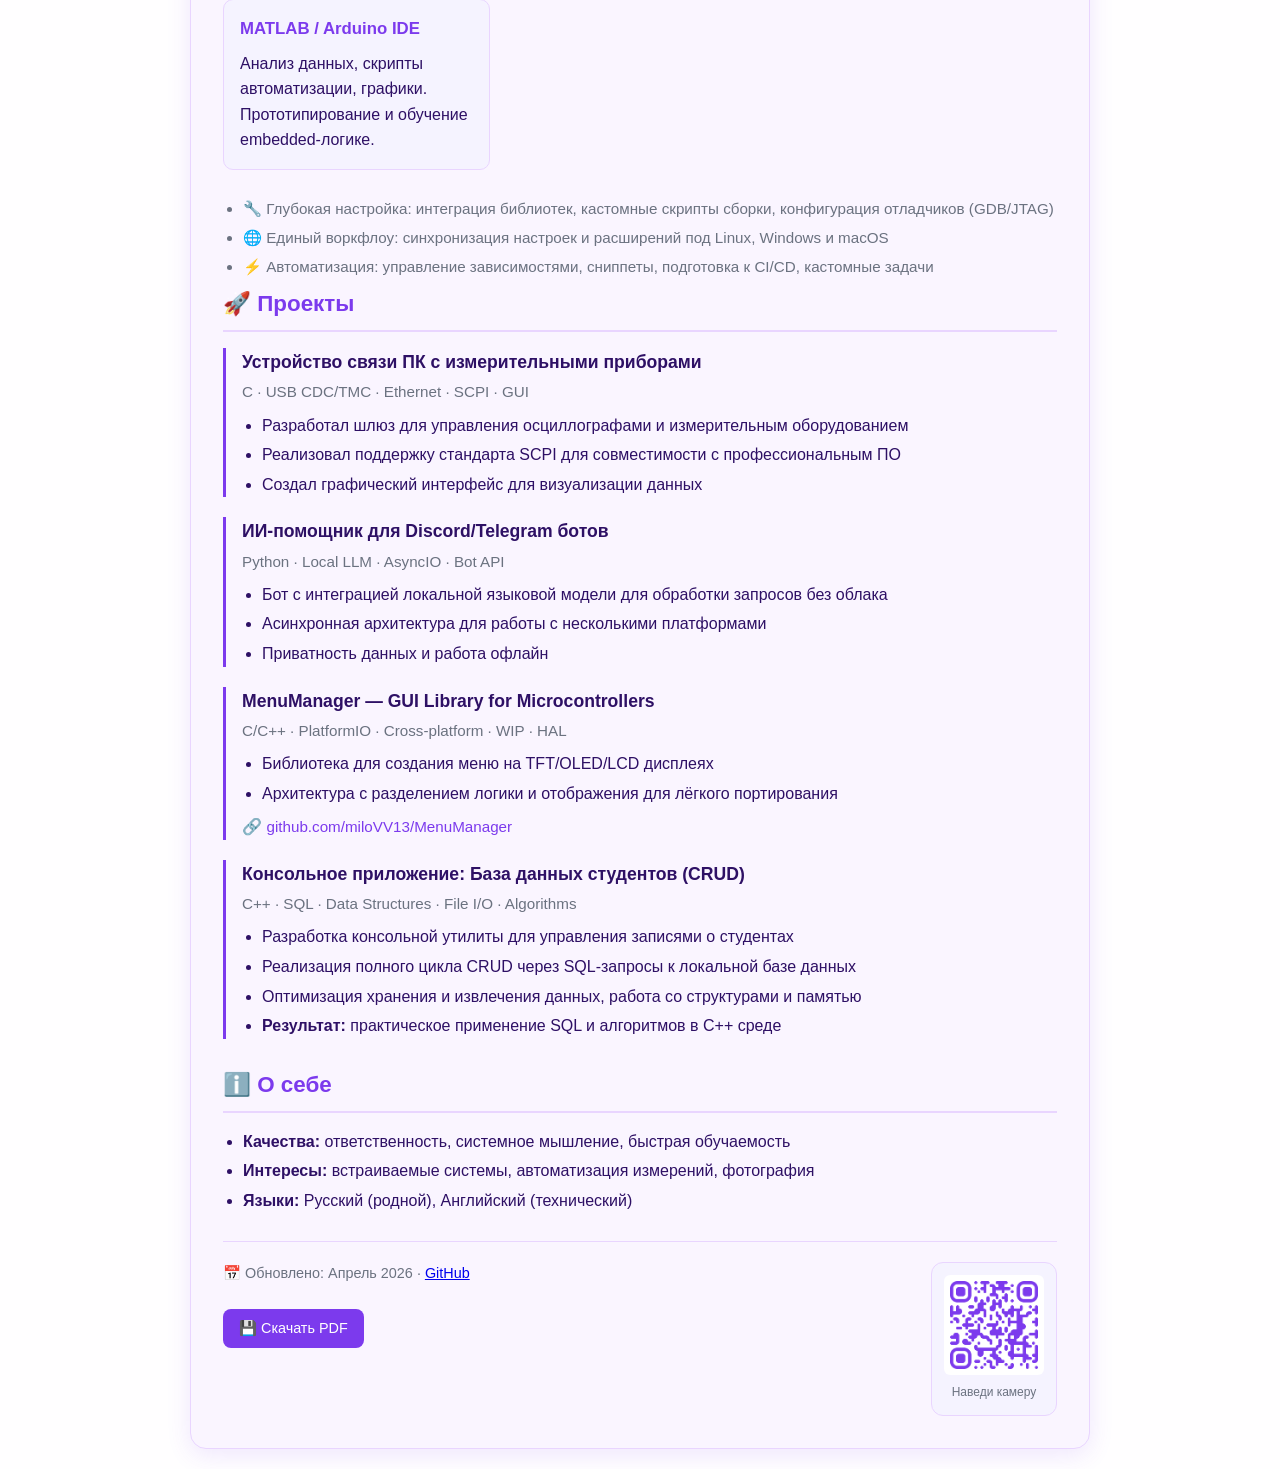
==== commit 0b0df5b4: "another one" ====
--- a/index.html
+++ b/index.html
@@ -160,10 +160,10 @@
       </div>
     </section>
     
-    <section>
-      <h2>
-        <span lang="ru"> Среды разработки и Тулчейны</span>
-        <span lang="en"> Dev Environments & Toolchains</span>
+    <section class="reveal">
+      <h2>
+        <span lang="ru">👾 Среды разработки и Тулчейны</span>
+        <span lang="en">👾 Dev Environments & Toolchains</span>
       </h2>
       
       <div class="ide-grid">
--- a/style.css
+++ b/style.css
@@ -98,8 +98,8 @@
     flex-direction: column !important;
     padding: 8px !important;
     gap: 8px !important;
-    bottom: 20px !important;
-    left: 20px !important;
+    bottom: 12px !important;
+    left: 27px !important;
     border-radius: 20px !important;
   }
   
@@ -207,6 +207,11 @@
   padding: 12px;
   border-radius: 8px;
   border: 1px solid var(--border);
+  transition: background-color 0.3s ease, 
+            border-color 0.3s ease, 
+            color 0.3s ease, 
+            transform 0.2s ease, 
+            box-shadow 0.2s ease;
 }
 .skill-category strong { display: block; margin-bottom: 6px; color: var(--primary); }
 .badge {
@@ -220,6 +225,11 @@
   font-weight: 500;
 }
 
+.skill-category:hover {
+  transform: translateY(-3px);
+  box-shadow: 0 6px 16px rgba(124, 58, 237, 0.15);
+}
+
 .project-links { margin-top: 8px; }
 .project-links a { color: var(--primary); text-decoration: none; font-size: 0.95rem; font-weight: 500; }
 .project-links a:hover { color: var(--primary-hover); text-decoration: underline; }
@@ -270,7 +280,7 @@
   background: var(--primary);
   color: #fff;
   border: none;
-  border-radius: 50%;
+  border-radius: 27%;
   cursor: pointer;
   font-size: 1.2rem;
   opacity: 0;
@@ -295,10 +305,10 @@
 
 @media (max-width: 600px) {
   .scroll-top {
-    bottom: 24px;
-    right: 24px;
-    width: 36px;
-    height: 36px;
+    bottom: 28px;
+    right: 28px;
+    width: 50px;
+    height: 50px;
   }
 }
 
@@ -453,7 +463,12 @@
   padding: 16px;
   border-radius: 10px;
   border: 1px solid var(--border);
-  transition: transform 0.2s ease, box-shadow 0.2s ease;
+  /* 👈 Исправление: перечисляем ВСЕ свойства, которые меняются при смене темы */
+  transition: background-color 0.3s ease, 
+              border-color 0.3s ease, 
+              color 0.3s ease, 
+              transform 0.2s ease, 
+              box-shadow 0.2s ease;
 }
 .ide-card:hover {
   transform: translateY(-3px);
@@ -476,4 +491,6 @@
 
 /* Language toggle safety for this section */
 body.lang-en .ide-features[lang="ru"] { display: none !important; }
-body.lang-en .ide-features[lang="en"] { display: block !important; }+body.lang-en .ide-features[lang="en"] { display: block !important; }
+
+
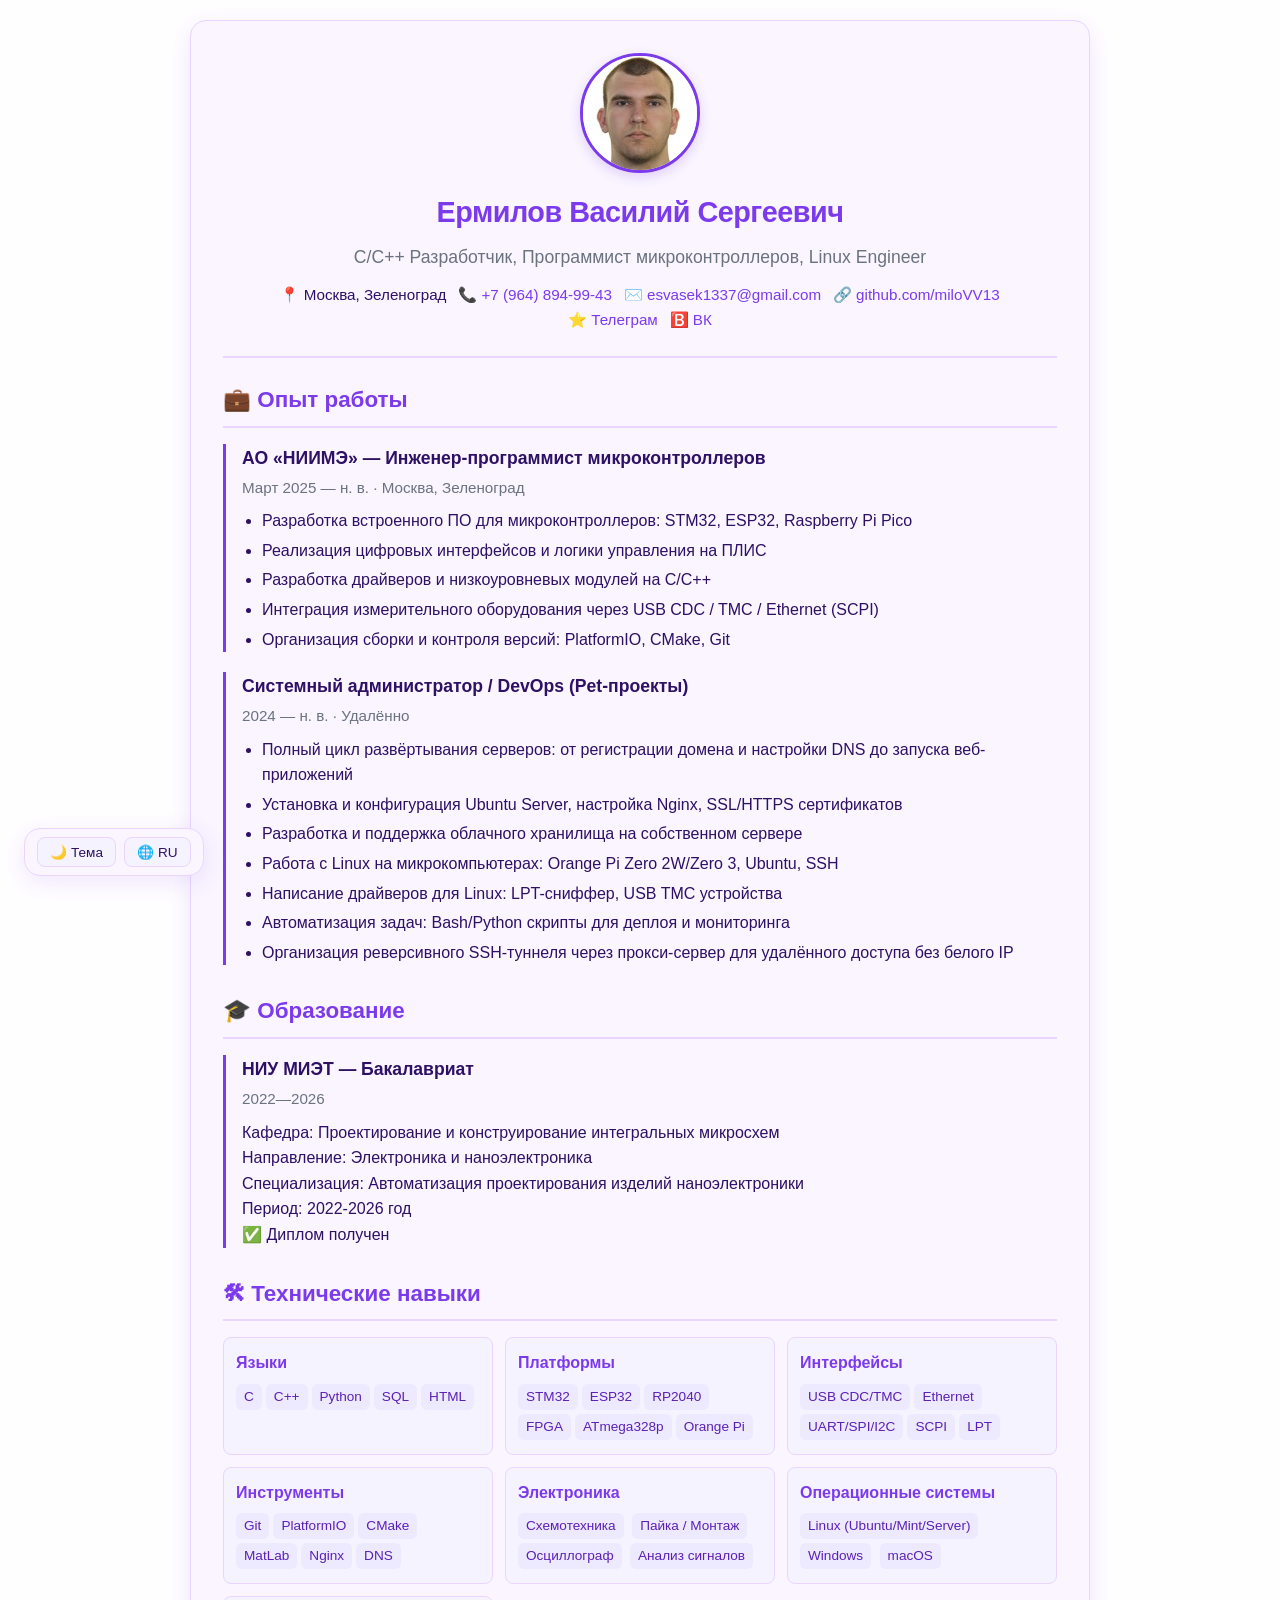
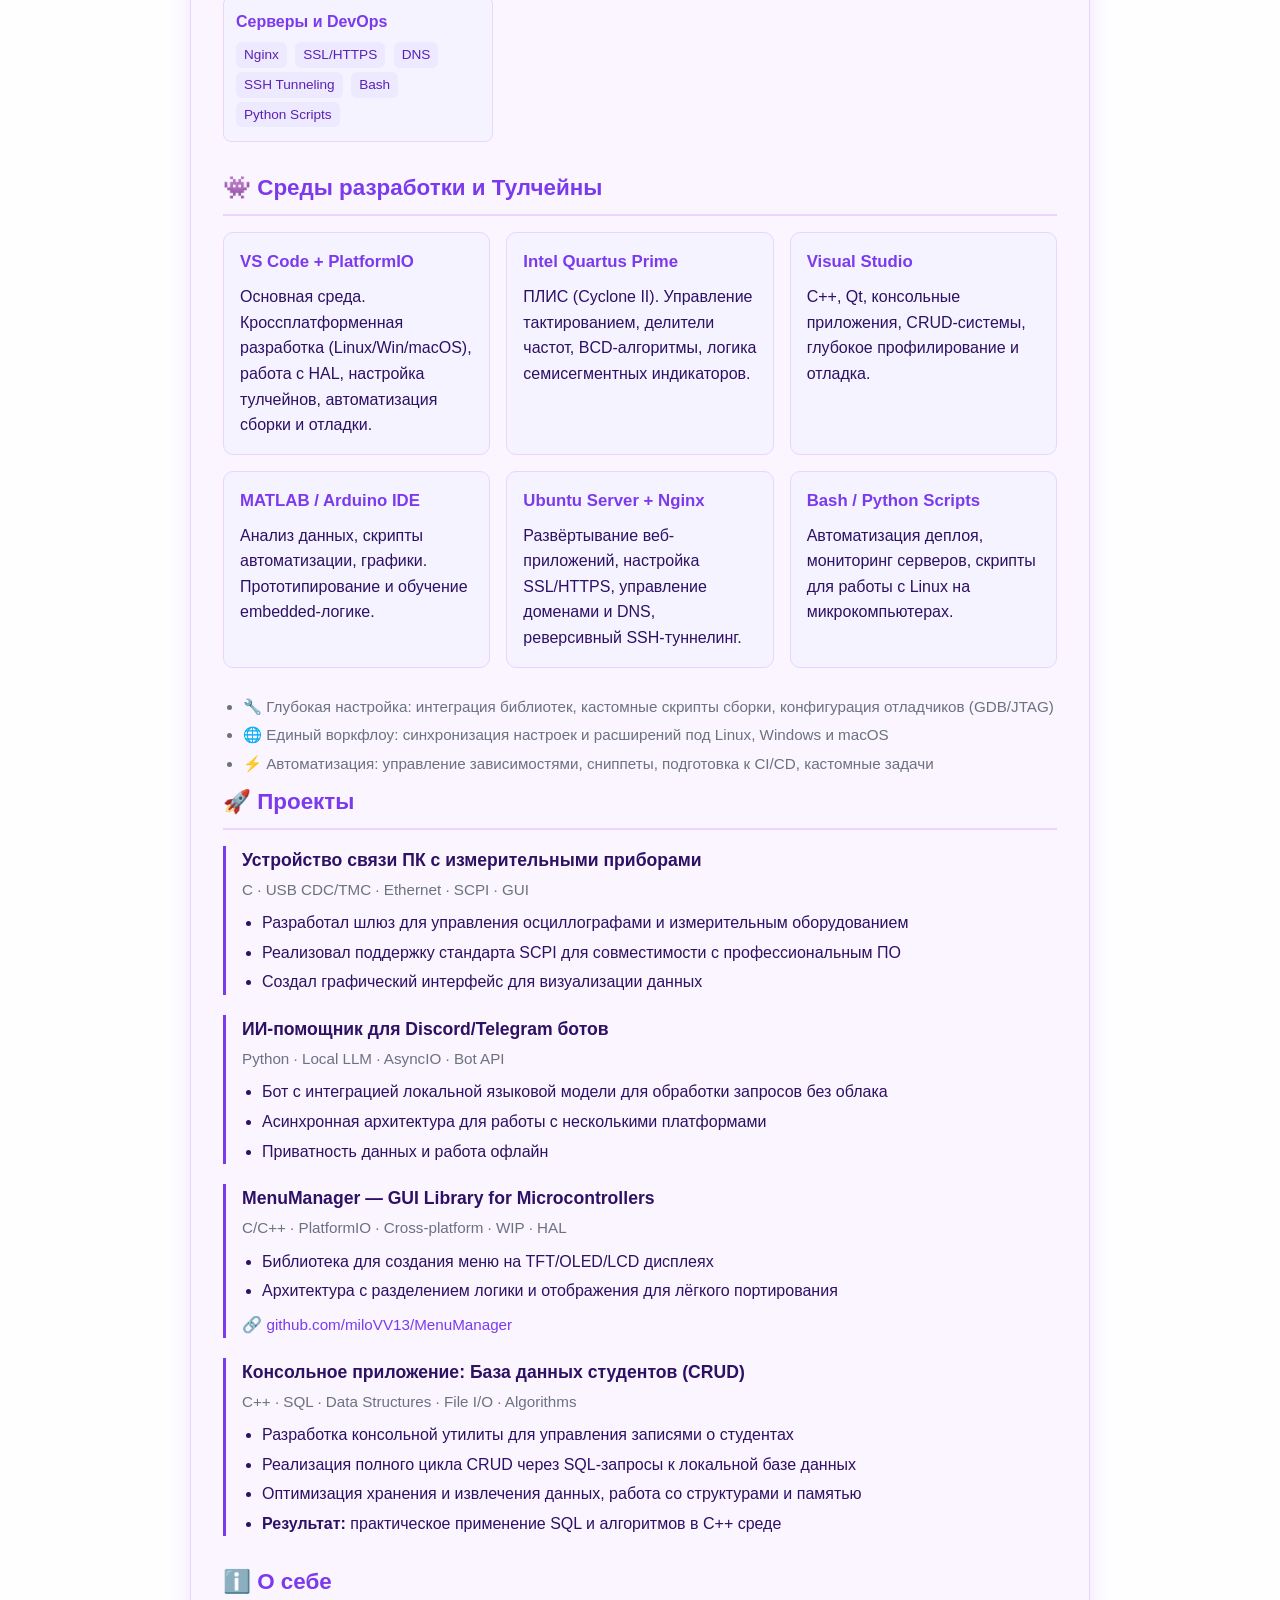
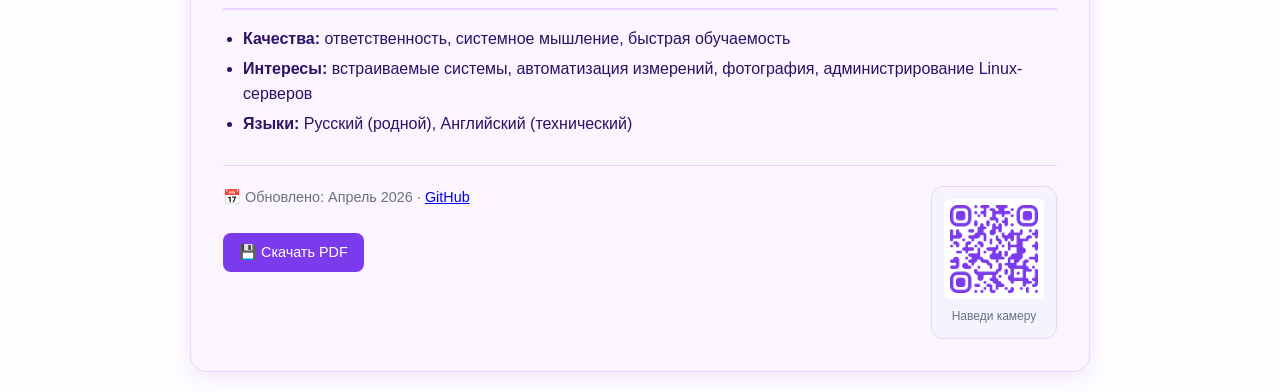
==== commit 5ecddafa: "Add page preview functionality with enhanced resume content - Update index.html with comprehensive r" ====
--- a/index.html
+++ b/index.html
@@ -1,326 +1,375 @@
-<!DOCTYPE html>
-<html lang="ru">
-<head>
-  <meta charset="UTF-8" />
-  <meta name="viewport" content="width=device-width, initial-scale=1.0"/>
-  <meta name="description" content="Resume of Embedded Software Engineer: STM32, ESP32, C/C++, Python">
-  <title>Резюме | Embedded Engineer</title>
-  <link rel="stylesheet" href="style.css">
-  <link rel="icon" type="image/svg+xml" href="assets/favicon.svg">
-  <link rel="apple-touch-icon" href="assets/apple-touch-icon.png">
-  <meta name="theme-color" content="#7c3aed" media="(prefers-color-scheme: light)">
-  <meta name="theme-color" content="#0b0514" media="(prefers-color-scheme: dark)">
-
-  <meta property="og:title" content="Embedded Software Engineer | Ермилов Василий">
-  <meta property="og:description" content="STM32, ESP32, C/C++, Python. Опыт в НИИМЭ. Открытые проекты на GitHub.">
-  <meta property="og:image" content="https://milovv13.github.io/rezume/assets/myname.jpg">
-  <meta property="og:url" content="https://milovv13.github.io/rezume/">
-  <meta name="twitter:card" content="summary_large_image">
-
-</head>
-<body>
-  <a href="#main-content" class="skip-link">Перейти к содержимому</a>
-  <div class="container">
-    <header>
-      <div class="controls">
-        <button class="btn-toggle" id="themeToggle">🌙 <span lang="ru">Тема</span><span lang="en">Theme</span></button>
-        <button class="btn-toggle" id="langToggle">🌐 <span lang="ru">RU</span><span lang="en">EN</span></button>
-      </div>
-      
-      <div class="photo-container" title="Нажми для сюрприза! / Click for surprise!">
-        <img id="mainPhoto" src="assets/myname.jpg" alt="Photo" onerror="this.parentElement.innerHTML='👤'">
-      </div>
-      
-      <h1>
-        <span lang="ru">Ермилов Василий Сергеевич</span>
-        <span lang="en">Vasily Ermilov</span>
-      </h1>
-      <div class="subtitle">
-        <span lang="ru">C/C++ Разработчик, Программист микроконтроллеров</span>
-        <span lang="en">Embedded Software Engineer</span>
-      </div>
-      
-      <div class="contact">
-        <span lang="ru">📍 Москва, Зеленоград</span>
-        <span lang="en">📍 Moscow, Zelenograd</span>
-        <span>📞 <a href="tel:+79648949943">+7 (964) 894-99-43</a></span>
-        <span>✉️ <a href="mailto:esvasek1337@gmail.com">esvasek1337@gmail.com</a></span>
-        <span>🔗 <a href="https://github.com/miloVV13" target="_blank">github.com/miloVV13</a></span>
-      </div>
-      <div class="contact">        
-        <span lang="ru">⭐ <a href="https://t.me/agurts" target="_blank">Телеграм</a></span>
-        <span lang="en">⭐ <a href="https://t.me/agurts" target="_blank">Telegram</a></span>
-        <span lang="ru">🅱️ <a href="https://vk.com/esvasek" target="_blank">ВК</a></span>
-        <span lang="en">🅱️ <a href="https://vk.com/esvasek" target="_blank">VK</a></span>
-    </div>
-
-    </header>
-
-    <!-- Experience -->
-    <section id="main-content" class="reveal">
-      <h2>
-        <span lang="ru">💼 Опыт работы</span>
-        <span lang="en">💼 Work Experience</span>
-      </h2>
-      <div class="job">
-        <div class="job-title">
-          <span lang="ru">АО «НИИМЭ» — Инженер-программист микроконтроллеров</span>
-          <span lang="en">JSC «NIIME» — Embedded Software Engineer</span>
-        </div>
-        <div class="company">
-            <span lang="ru">Март 2025 — н. в. · Москва, Зеленоград</span>
-            <span lang="en">March 2025 — present · Moscow, Zelenograd</span>
-        </div>
-        <ul lang="ru">
-          <li>Разработка встроенного ПО для микроконтроллеров: STM32, ESP32, Raspberry Pi Pico</li>
-          <li>Реализация цифровых интерфейсов и логики управления на ПЛИС</li>
-          <li>Разработка драйверов и низкоуровневых модулей на C/C++</li>
-          <li>Интеграция измерительного оборудования через USB CDC / TMC / Ethernet (SCPI)</li>
-          <li>Организация сборки и контроля версий: PlatformIO, CMake, Git</li>
-        </ul>
-        <ul lang="en">
-          <li>Embedded firmware development for STM32, ESP32, Raspberry Pi Pico</li>
-          <li>FPGA logic design and digital interface implementation</li>
-          <li>Low-level driver development in C/C++</li>
-          <li>Test equipment integration via USB CDC/TMC/Ethernet with SCPI protocol</li>
-          <li>Build system and version control: PlatformIO, CMake, Git</li>
-        </ul>
-      </div>
-    </section>
-
-    <!-- Education -->
-    <section class="reveal">
-      <h2>
-        <span lang="ru">🎓 Образование</span>
-        <span lang="en">🎓 Education</span>
-      </h2>
-      <div class="education">
-        <div class="job-title">
-          <span lang="ru">НИУ МИЭТ — Бакалавриат</span>
-          <span lang="en">MIET National Research University — Bachelor's Degree</span>
-        </div>
-        <div class="company">
-            <span lang="ru">2022—2026</span>
-            <span lang="en">2022—2026</span>
-        </div>
-        <div lang="ru">Кафедра: Проектирование и конструирование интегральных микросхем</div>
-        <div lang="en">Department: Design and Manufacturing of Integrated Circuits</div>
-        <div lang="ru">Направление: Электроника и наноэлектроника</div>
-        <div lang="en">Direction: Electronics and nanoelectronics</div>
-        <div lang="ru">Специализация: Автоматизация проектирования изделий наноэлектроники</div>
-        <div lang="en">Автоматизация проектирования изделий наноэлектроники</div>
-        <div lang="ru">Период: 2022-2026 год</div>
-        <div lang="en">Period: 2022-2026</div>
-        <div lang="ru">✅ Диплом получен</div>
-        <div lang="en">✅ Degree obtained</div>
-      </div>
-    </section>
-
-    <!-- Skills -->
-    <section class="reveal">
-      <h2>
-        <span lang="ru">🛠 Технические навыки</span>
-        <span lang="en">🛠 Technical Skills</span>
-      </h2>
-      <div class="skills-grid">
-        <div class="skill-category">
-          <strong lang="ru">Языки</strong><strong lang="en">Languages</strong>
-          <span class="badge">C</span><span class="badge">C++</span><span class="badge">Python</span><span class="badge">SQL</span><span class="badge">HTML</span>
-        </div>
-        <div class="skill-category">
-          <strong lang="ru">Платформы</strong><strong lang="en">Platforms</strong>
-          <span class="badge">STM32</span><span class="badge">ESP32</span><span class="badge">RP2040</span><span class="badge">FPGA</span><span class="badge">ATmega328p</span>
-        </div>
-        <div class="skill-category">
-          <strong lang="ru">Интерфейсы</strong><strong lang="en">Interfaces</strong>
-          <span class="badge">USB CDC/TMC</span><span class="badge">Ethernet</span><span class="badge">UART/SPI/I2C</span><span class="badge">SCPI</span>
-        </div>
-        <div class="skill-category">
-          <strong lang="ru">Инструменты</strong><strong lang="en">Tools</strong>
-          <span class="badge">Git</span><span class="badge">PlatformIO</span><span class="badge">CMake</span><span class="badge">MatLab</span>
-        </div>
-        <div class="skill-category">
-          <strong lang="ru">Электроника</strong><strong lang="en">Electronics</strong>
-          <span class="badge" lang="ru">Схемотехника</span>
-          <span class="badge" lang="en">Schematics</span>
-          <span class="badge" lang="ru">Пайка / Монтаж</span>
-          <span class="badge" lang="en">Soldering</span>
-          <span class="badge" lang="ru">Осциллограф</span>
-          <span class="badge" lang="en">Oscilloscope</span>
-          <span class="badge" lang="ru">Анализ сигналов</span>
-          <span class="badge" lang="en">Signal Analysis</span>
-        </div>
-        <div class="skill-category">
-          <strong lang="ru">Операционные системы</strong>
-          <strong lang="en">Operating Systems</strong>
-          <span class="badge">Linux (Ubuntu/Mint)</span>
-          <span class="badge">Windows</span>
-          <span class="badge">macOS</span>
-        </div>
-      </div>
-    </section>
-    
-    <section class="reveal">
-      <h2>
-        <span lang="ru">👾 Среды разработки и Тулчейны</span>
-        <span lang="en">👾 Dev Environments & Toolchains</span>
-      </h2>
-      
-      <div class="ide-grid">
-        <div class="ide-card">
-          <strong>VS Code + PlatformIO</strong>
-          <span lang="ru">Основная среда. Кроссплатформенная разработка (Linux/Win/macOS), работа с HAL, настройка тулчейнов, автоматизация сборки и отладки.</span>
-          <span lang="en">Primary environment. Cross-platform (Linux/Win/macOS), HAL integration, toolchain configuration, build & debug automation.</span>
-        </div>
-        <div class="ide-card">
-          <strong>Intel Quartus Prime</strong>
-          <span lang="ru">ПЛИС (Cyclone II). Управление тактированием, делители частот, BCD-алгоритмы, логика семисегментных индикаторов.</span>
-      <span lang="en">FPGA (Cyclone II). Clock management, frequency dividers, BCD algorithms, 7-segment display logic.</span>
-      </div>
-        <div class="ide-card">
-          <strong>Visual Studio</strong>
-          <span lang="ru">C++, Qt, консольные приложения, CRUD-системы, глубокое профилирование и отладка.</span>
-          <span lang="en">C++, Qt, console apps, CRUD systems, advanced profiling & debugging.</span>
-        </div>
-        <div class="ide-card">
-          <strong>MATLAB / Arduino IDE</strong>
-          <span lang="ru">Анализ данных, скрипты автоматизации, графики. Прототипирование и обучение embedded-логике.</span>
-          <span lang="en">Data analysis, automation scripts, plotting. Rapid prototyping & embedded logic training.</span>
-        </div>
-      </div>
-    </section>
-
-  <ul class="ide-features" lang="ru">
-    <li>🔧 Глубокая настройка: интеграция библиотек, кастомные скрипты сборки, конфигурация отладчиков (GDB/JTAG)</li>
-    <li>🌐 Единый воркфлоу: синхронизация настроек и расширений под Linux, Windows и macOS</li>
-    <li>⚡ Автоматизация: управление зависимостями, сниппеты, подготовка к CI/CD, кастомные задачи</li>
-  </ul>
-  <ul class="ide-features" lang="en">
-    <li>🔧 Deep configuration: library integration, custom build scripts, debugger setup (GDB/JTAG)</li>
-    <li>🌐 Unified workflow: synchronized settings & extensions across Linux, Windows, and macOS</li>
-    <li>⚡ Automation: dependency management, snippets, CI prep, custom build tasks</li>
-  </ul>
-
-    <!-- Projects -->
-    <section class="reveal">
-      <h2>
-        <span lang="ru">🚀 Проекты</span>
-        <span lang="en">🚀 Projects</span>
-      </h2>
-      
-      <div class="project">
-        <div class="project-title" lang="ru">Устройство связи ПК с измерительными приборами</div>
-        <div class="project-title" lang="en">PC-to-Instrument Communication Gateway</div>
-        <div class="project-tech">C · USB CDC/TMC · Ethernet · SCPI · GUI</div>
-        <ul lang="ru">
-          <li>Разработал шлюз для управления осциллографами и измерительным оборудованием</li>
-          <li>Реализовал поддержку стандарта SCPI для совместимости с профессиональным ПО</li>
-          <li>Создал графический интерфейс для визуализации данных</li>
-        </ul>
-        <ul lang="en">
-          <li>Developed a gateway for controlling oscilloscopes and test equipment from PC</li>
-          <li>Implemented SCPI protocol support for compatibility with professional software</li>
-          <li>Built a graphical interface for data visualization and instrument control</li>
-        </ul>
-      </div>
-
-      <div class="project">
-        <div class="project-title" lang="ru">ИИ-помощник для Discord/Telegram ботов</div>
-        <div class="project-title" lang="en">AI Assistant for Discord/Telegram Bots</div>
-        <div class="project-tech">Python · Local LLM · AsyncIO · Bot API</div>
-        <ul lang="ru">
-          <li>Бот с интеграцией локальной языковой модели для обработки запросов без облака</li>
-          <li>Асинхронная архитектура для работы с несколькими платформами</li>
-          <li>Приватность данных и работа офлайн</li>
-        </ul>
-        <ul lang="en">
-          <li>Bot with local LLM integration for private, offline query processing</li>
-          <li>Asynchronous architecture supporting multiple messaging platforms</li>
-          <li>Data privacy focused: no cloud dependency</li>
-        </ul>
-      </div>
-
-      <div class="project">
-        <div class="project-title">MenuManager — GUI Library for Microcontrollers</div>
-        <div class="project-tech">C/C++ · PlatformIO · Cross-platform · WIP · HAL</div>
-        <ul lang="ru">
-          <li>Библиотека для создания меню на TFT/OLED/LCD дисплеях</li>
-          <li>Архитектура с разделением логики и отображения для лёгкого портирования</li>
-        </ul>
-        <ul lang="en">
-          <li>Library for creating menus on TFT/OLED/LCD displays</li>
-          <li>Separation of logic and rendering for easy porting between platforms</li>
-        </ul>
-        <div class="project-links">
-          🔗 <a href="https://github.com/miloVV13/MenuManager" target="_blank">github.com/miloVV13/MenuManager</a>
-        </div>
-      </div>
-      <div class="project">
-        <div class="project-title" lang="ru">Консольное приложение: База данных студентов (CRUD)</div>
-        <div class="project-title" lang="en">Console App: Student Database (CRUD)</div>
-        <div class="project-tech">C++ · SQL · Data Structures · File I/O · Algorithms</div>
-        
-        <ul lang="ru">
-          <li>Разработка консольной утилиты для управления записями о студентах</li>
-          <li>Реализация полного цикла CRUD через SQL-запросы к локальной базе данных</li>
-          <li>Оптимизация хранения и извлечения данных, работа со структурами и памятью</li>
-          <li><strong>Результат:</strong> практическое применение SQL и алгоритмов в C++ среде</li>
-        </ul>
-        
-        <ul lang="en">
-          <li>Developed a console utility for managing student records</li>
-          <li>Implemented full CRUD operations using SQL queries against a local database</li>
-          <li>Optimized data storage and retrieval, working with data structures and memory</li>
-          <li><strong>Result:</strong> practical application of SQL and algorithms in a C++ environment</li>
-        </ul>
-      </div>
-    </section>
-
-    <!-- About -->
-    <section class="reveal">
-      <h2>
-        <span lang="ru">ℹ️ О себе</span>
-        <span lang="en">ℹ️ About Me</span>
-      </h2>
-      <ul lang="ru">
-        <li><strong>Качества:</strong> ответственность, системное мышление, быстрая обучаемость</li>
-        <li><strong>Интересы:</strong> встраиваемые системы, автоматизация измерений, фотография</li>
-        <li><strong>Языки:</strong> Русский (родной), Английский (технический)</li>
-      </ul>
-      <ul lang="en">
-        <li><strong>Qualities:</strong> responsibility, systems thinking, quick learner</li>
-        <li><strong>Interests:</strong> embedded systems, measurement automation, photography</li>
-        <li><strong>Languages:</strong> Russian (native), English (technical)</li>
-      </ul>
-    </section>
-    
-    <footer>
-      <div class="footer-content">
-        <!-- Левая часть -->
-        <div class="footer-left">
-          <p class="footer-date">
-            <span lang="ru">📅 Обновлено: Апрель 2026</span>
-            <span lang="en">📅 Updated: April 2026</span>
-            · <a href="https://github.com/miloVV13/rezume" target="_blank" class="footer-link">GitHub</a>
-          </p>
-          <div class="footer-buttons">
-            <a href="assets/cv_ru.pdf" download class="btn-download" lang="ru">💾 Скачать PDF</a>
-            <a href="assets/cv_en.pdf" download class="btn-download" lang="en">💾 Download PDF</a>
-          </div>
-        </div>
-        
-        <!-- Правая часть -->
-        <div class="footer-right">
-          <div class="qr-box">
-          <img src="assets/qr.png" alt="QR-код резюме" loading="lazy">
-          <span class="qr-hint" lang="ru">Наведи камеру</span>
-          <span class="qr-hint" lang="en">Scan to save</span>
-        </div>
-      </div>
-    </div>
-  </footer>
-  </div>
-  <button class="scroll-top" id="scrollTopBtn" title="Наверх">👆</button>
-  <script src="script.js"></script>
-</body>
+<!DOCTYPE html>
+<html lang="ru">
+<head>
+  <meta charset="UTF-8" />
+  <meta name="viewport" content="width=device-width, initial-scale=1.0"/>
+  <meta name="description" content="Resume of Embedded Software Engineer: STM32, ESP32, C/C++, Python, Linux, Nginx, DevOps">
+  <title>Резюме | Embedded & Linux Engineer</title>
+  <link rel="stylesheet" href="style.css">
+  <link rel="icon" type="image/svg+xml" href="assets/favicon.svg">
+  <link rel="apple-touch-icon" href="assets/apple-touch-icon.png">
+  <meta name="theme-color" content="#7c3aed" media="(prefers-color-scheme: light)">
+  <meta name="theme-color" content="#0b0514" media="(prefers-color-scheme: dark)">
+
+  <meta property="og:title" content="Embedded & Linux Engineer | Ермилов Василий">
+  <meta property="og:description" content="STM32, ESP32, C/C++, Python, Linux, Nginx, DevOps. Опыт в НИИМЭ. Администрирование серверов. Открытые проекты на GitHub.">
+  <meta property="og:image" content="https://milovv13.github.io/rezume/assets/myname.jpg">
+  <meta property="og:url" content="https://milovv13.github.io/rezume/">
+  <meta name="twitter:card" content="summary_large_image">
+
+</head>
+<body>
+  <a href="#main-content" class="skip-link">Перейти к содержимому</a>
+  <div class="container">
+    <header>
+      <div class="controls">
+        <button class="btn-toggle" id="themeToggle">🌙 <span lang="ru">Тема</span><span lang="en">Theme</span></button>
+        <button class="btn-toggle" id="langToggle">🌐 <span lang="ru">RU</span><span lang="en">EN</span></button>
+      </div>
+      
+      <div class="photo-container" title="Нажми для сюрприза! / Click for surprise!">
+        <img id="mainPhoto" src="assets/myname.jpg" alt="Photo" onerror="this.parentElement.innerHTML='👤'">
+      </div>
+      
+      <h1>
+        <span lang="ru">Ермилов Василий Сергеевич</span>
+        <span lang="en">Vasily Ermilov</span>
+      </h1>
+      <div class="subtitle">
+        <span lang="ru">C/C++ Разработчик, Программист микроконтроллеров, Linux Engineer</span>
+        <span lang="en">Embedded Software & Linux Engineer</span>
+      </div>
+      
+      <div class="contact">
+        <span lang="ru">📍 Москва, Зеленоград</span>
+        <span lang="en">📍 Moscow, Zelenograd</span>
+        <span>📞 <a href="tel:+79648949943">+7 (964) 894-99-43</a></span>
+        <span>✉️ <a href="mailto:esvasek1337@gmail.com">esvasek1337@gmail.com</a></span>
+        <span>🔗 <a href="https://github.com/miloVV13" target="_blank">github.com/miloVV13</a></span>
+      </div>
+      <div class="contact">        
+        <span lang="ru">⭐ <a href="https://t.me/agurts" target="_blank">Телеграм</a></span>
+        <span lang="en">⭐ <a href="https://t.me/agurts" target="_blank">Telegram</a></span>
+        <span lang="ru">🅱️ <a href="https://vk.com/esvasek" target="_blank">ВК</a></span>
+        <span lang="en">🅱️ <a href="https://vk.com/esvasek" target="_blank">VK</a></span>
+    </div>
+
+    </header>
+
+    <!-- Experience -->
+    <section id="main-content" class="reveal">
+      <h2>
+        <span lang="ru">💼 Опыт работы</span>
+        <span lang="en">💼 Work Experience</span>
+      </h2>
+      <div class="job">
+        <div class="job-title">
+          <span lang="ru">АО «НИИМЭ» — Инженер-программист микроконтроллеров</span>
+          <span lang="en">JSC «NIIME» — Embedded Software Engineer</span>
+        </div>
+        <div class="company">
+            <span lang="ru">Март 2025 — н. в. · Москва, Зеленоград</span>
+            <span lang="en">March 2025 — present · Moscow, Zelenograd</span>
+        </div>
+        <ul lang="ru">
+          <li>Разработка встроенного ПО для микроконтроллеров: STM32, ESP32, Raspberry Pi Pico</li>
+          <li>Реализация цифровых интерфейсов и логики управления на ПЛИС</li>
+          <li>Разработка драйверов и низкоуровневых модулей на C/C++</li>
+          <li>Интеграция измерительного оборудования через USB CDC / TMC / Ethernet (SCPI)</li>
+          <li>Организация сборки и контроля версий: PlatformIO, CMake, Git</li>
+        </ul>
+        <ul lang="en">
+          <li>Embedded firmware development for STM32, ESP32, Raspberry Pi Pico</li>
+          <li>FPGA logic design and digital interface implementation</li>
+          <li>Low-level driver development in C/C++</li>
+          <li>Test equipment integration via USB CDC/TMC/Ethernet with SCPI protocol</li>
+          <li>Build system and version control: PlatformIO, CMake, Git</li>
+        </ul>
+      </div>
+      
+      <div class="job">
+        <div class="job-title">
+          <span lang="ru">Системный администратор / DevOps (Pet-проекты)</span>
+          <span lang="en">System Administrator / DevOps (Pet Projects)</span>
+        </div>
+        <div class="company">
+            <span lang="ru">2024 — н. в. · Удалённо</span>
+            <span lang="en">2024 — present · Remote</span>
+        </div>
+        <ul lang="ru">
+          <li>Полный цикл развёртывания серверов: от регистрации домена и настройки DNS до запуска веб-приложений</li>
+          <li>Установка и конфигурация Ubuntu Server, настройка Nginx, SSL/HTTPS сертификатов</li>
+          <li>Разработка и поддержка облачного хранилища на собственном сервере</li>
+          <li>Работа с Linux на микрокомпьютерах: Orange Pi Zero 2W/Zero 3, Ubuntu, SSH</li>
+          <li>Написание драйверов для Linux: LPT-сниффер, USB TMC устройства</li>
+          <li>Автоматизация задач: Bash/Python скрипты для деплоя и мониторинга</li>
+          <li>Организация реверсивного SSH-туннеля через прокси-сервер для удалённого доступа без белого IP</li>
+        </ul>
+        <ul lang="en">
+          <li>Full-cycle server deployment: domain registration, DNS configuration, web application launch</li>
+          <li>Ubuntu Server installation and configuration, Nginx setup, SSL/HTTPS certificate management</li>
+          <li>Development and maintenance of personal cloud storage on self-hosted server</li>
+          <li>Linux on single-board computers: Orange Pi Zero 2W/Zero 3, Ubuntu, SSH</li>
+          <li>Linux driver development: LPT sniffer, USB TMC devices</li>
+          <li>Task automation: Bash/Python scripts for deployment and monitoring</li>
+          <li>Reverse SSH tunneling through proxy server for remote access without public IP</li>
+        </ul>
+      </div>
+    </section>
+
+    <!-- Education -->
+    <section class="reveal">
+      <h2>
+        <span lang="ru">🎓 Образование</span>
+        <span lang="en">🎓 Education</span>
+      </h2>
+      <div class="education">
+        <div class="job-title">
+          <span lang="ru">НИУ МИЭТ — Бакалавриат</span>
+          <span lang="en">MIET National Research University — Bachelor's Degree</span>
+        </div>
+        <div class="company">
+            <span lang="ru">2022—2026</span>
+            <span lang="en">2022—2026</span>
+        </div>
+        <div lang="ru">Кафедра: Проектирование и конструирование интегральных микросхем</div>
+        <div lang="en">Department: Design and Manufacturing of Integrated Circuits</div>
+        <div lang="ru">Направление: Электроника и наноэлектроника</div>
+        <div lang="en">Direction: Electronics and nanoelectronics</div>
+        <div lang="ru">Специализация: Автоматизация проектирования изделий наноэлектроники</div>
+        <div lang="en">Автоматизация проектирования изделий наноэлектроники</div>
+        <div lang="ru">Период: 2022-2026 год</div>
+        <div lang="en">Period: 2022-2026</div>
+        <div lang="ru">✅ Диплом получен</div>
+        <div lang="en">✅ Degree obtained</div>
+      </div>
+    </section>
+
+    <!-- Skills -->
+    <section class="reveal">
+      <h2>
+        <span lang="ru">🛠 Технические навыки</span>
+        <span lang="en">🛠 Technical Skills</span>
+      </h2>
+      <div class="skills-grid">
+        <div class="skill-category">
+          <strong lang="ru">Языки</strong><strong lang="en">Languages</strong>
+          <span class="badge">C</span><span class="badge">C++</span><span class="badge">Python</span><span class="badge">SQL</span><span class="badge">HTML</span>
+        </div>
+        <div class="skill-category">
+          <strong lang="ru">Платформы</strong><strong lang="en">Platforms</strong>
+          <span class="badge">STM32</span><span class="badge">ESP32</span><span class="badge">RP2040</span><span class="badge">FPGA</span><span class="badge">ATmega328p</span><span class="badge">Orange Pi</span>
+        </div>
+        <div class="skill-category">
+          <strong lang="ru">Интерфейсы</strong><strong lang="en">Interfaces</strong>
+          <span class="badge">USB CDC/TMC</span><span class="badge">Ethernet</span><span class="badge">UART/SPI/I2C</span><span class="badge">SCPI</span><span class="badge">LPT</span>
+        </div>
+        <div class="skill-category">
+          <strong lang="ru">Инструменты</strong><strong lang="en">Tools</strong>
+          <span class="badge">Git</span><span class="badge">PlatformIO</span><span class="badge">CMake</span><span class="badge">MatLab</span><span class="badge">Nginx</span><span class="badge">DNS</span>
+        </div>
+        <div class="skill-category">
+          <strong lang="ru">Электроника</strong><strong lang="en">Electronics</strong>
+          <span class="badge" lang="ru">Схемотехника</span>
+          <span class="badge" lang="en">Schematics</span>
+          <span class="badge" lang="ru">Пайка / Монтаж</span>
+          <span class="badge" lang="en">Soldering</span>
+          <span class="badge" lang="ru">Осциллограф</span>
+          <span class="badge" lang="en">Oscilloscope</span>
+          <span class="badge" lang="ru">Анализ сигналов</span>
+          <span class="badge" lang="en">Signal Analysis</span>
+        </div>
+        <div class="skill-category">
+          <strong lang="ru">Операционные системы</strong>
+          <strong lang="en">Operating Systems</strong>
+          <span class="badge">Linux (Ubuntu/Mint/Server)</span>
+          <span class="badge">Windows</span>
+          <span class="badge">macOS</span>
+        </div>
+        <div class="skill-category">
+          <strong lang="ru">Серверы и DevOps</strong>
+          <strong lang="en">Servers & DevOps</strong>
+          <span class="badge">Nginx</span>
+          <span class="badge">SSL/HTTPS</span>
+          <span class="badge">DNS</span>
+          <span class="badge">SSH Tunneling</span>
+          <span class="badge">Bash</span>
+          <span class="badge">Python Scripts</span>
+        </div>
+      </div>
+    </section>
+    
+    <section class="reveal">
+      <h2>
+        <span lang="ru">👾 Среды разработки и Тулчейны</span>
+        <span lang="en">👾 Dev Environments & Toolchains</span>
+      </h2>
+      
+      <div class="ide-grid">
+        <div class="ide-card">
+          <strong>VS Code + PlatformIO</strong>
+          <span lang="ru">Основная среда. Кроссплатформенная разработка (Linux/Win/macOS), работа с HAL, настройка тулчейнов, автоматизация сборки и отладки.</span>
+          <span lang="en">Primary environment. Cross-platform (Linux/Win/macOS), HAL integration, toolchain configuration, build & debug automation.</span>
+        </div>
+        <div class="ide-card">
+          <strong>Intel Quartus Prime</strong>
+          <span lang="ru">ПЛИС (Cyclone II). Управление тактированием, делители частот, BCD-алгоритмы, логика семисегментных индикаторов.</span>
+      <span lang="en">FPGA (Cyclone II). Clock management, frequency dividers, BCD algorithms, 7-segment display logic.</span>
+      </div>
+        <div class="ide-card">
+          <strong>Visual Studio</strong>
+          <span lang="ru">C++, Qt, консольные приложения, CRUD-системы, глубокое профилирование и отладка.</span>
+          <span lang="en">C++, Qt, console apps, CRUD systems, advanced profiling & debugging.</span>
+        </div>
+        <div class="ide-card">
+          <strong>MATLAB / Arduino IDE</strong>
+          <span lang="ru">Анализ данных, скрипты автоматизации, графики. Прототипирование и обучение embedded-логике.</span>
+          <span lang="en">Data analysis, automation scripts, plotting. Rapid prototyping & embedded logic training.</span>
+        </div>
+        <div class="ide-card">
+          <strong>Ubuntu Server + Nginx</strong>
+          <span lang="ru">Развёртывание веб-приложений, настройка SSL/HTTPS, управление доменами и DNS, реверсивный SSH-туннелинг.</span>
+          <span lang="en">Web application deployment, SSL/HTTPS configuration, domain & DNS management, reverse SSH tunneling.</span>
+        </div>
+        <div class="ide-card">
+          <strong>Bash / Python Scripts</strong>
+          <span lang="ru">Автоматизация деплоя, мониторинг серверов, скрипты для работы с Linux на микрокомпьютерах.</span>
+          <span lang="en">Deployment automation, server monitoring, scripts for Linux on single-board computers.</span>
+        </div>
+      </div>
+    </section>
+
+  <ul class="ide-features" lang="ru">
+    <li>🔧 Глубокая настройка: интеграция библиотек, кастомные скрипты сборки, конфигурация отладчиков (GDB/JTAG)</li>
+    <li>🌐 Единый воркфлоу: синхронизация настроек и расширений под Linux, Windows и macOS</li>
+    <li>⚡ Автоматизация: управление зависимостями, сниппеты, подготовка к CI/CD, кастомные задачи</li>
+  </ul>
+  <ul class="ide-features" lang="en">
+    <li>🔧 Deep configuration: library integration, custom build scripts, debugger setup (GDB/JTAG)</li>
+    <li>🌐 Unified workflow: synchronized settings & extensions across Linux, Windows, and macOS</li>
+    <li>⚡ Automation: dependency management, snippets, CI prep, custom build tasks</li>
+  </ul>
+
+    <!-- Projects -->
+    <section class="reveal">
+      <h2>
+        <span lang="ru">🚀 Проекты</span>
+        <span lang="en">🚀 Projects</span>
+      </h2>
+      
+      <div class="project">
+        <div class="project-title" lang="ru">Устройство связи ПК с измерительными приборами</div>
+        <div class="project-title" lang="en">PC-to-Instrument Communication Gateway</div>
+        <div class="project-tech">C · USB CDC/TMC · Ethernet · SCPI · GUI</div>
+        <ul lang="ru">
+          <li>Разработал шлюз для управления осциллографами и измерительным оборудованием</li>
+          <li>Реализовал поддержку стандарта SCPI для совместимости с профессиональным ПО</li>
+          <li>Создал графический интерфейс для визуализации данных</li>
+        </ul>
+        <ul lang="en">
+          <li>Developed a gateway for controlling oscilloscopes and test equipment from PC</li>
+          <li>Implemented SCPI protocol support for compatibility with professional software</li>
+          <li>Built a graphical interface for data visualization and instrument control</li>
+        </ul>
+      </div>
+
+      <div class="project">
+        <div class="project-title" lang="ru">ИИ-помощник для Discord/Telegram ботов</div>
+        <div class="project-title" lang="en">AI Assistant for Discord/Telegram Bots</div>
+        <div class="project-tech">Python · Local LLM · AsyncIO · Bot API</div>
+        <ul lang="ru">
+          <li>Бот с интеграцией локальной языковой модели для обработки запросов без облака</li>
+          <li>Асинхронная архитектура для работы с несколькими платформами</li>
+          <li>Приватность данных и работа офлайн</li>
+        </ul>
+        <ul lang="en">
+          <li>Bot with local LLM integration for private, offline query processing</li>
+          <li>Asynchronous architecture supporting multiple messaging platforms</li>
+          <li>Data privacy focused: no cloud dependency</li>
+        </ul>
+      </div>
+
+      <div class="project">
+        <div class="project-title">MenuManager — GUI Library for Microcontrollers</div>
+        <div class="project-tech">C/C++ · PlatformIO · Cross-platform · WIP · HAL</div>
+        <ul lang="ru">
+          <li>Библиотека для создания меню на TFT/OLED/LCD дисплеях</li>
+          <li>Архитектура с разделением логики и отображения для лёгкого портирования</li>
+        </ul>
+        <ul lang="en">
+          <li>Library for creating menus on TFT/OLED/LCD displays</li>
+          <li>Separation of logic and rendering for easy porting between platforms</li>
+        </ul>
+        <div class="project-links">
+          🔗 <a href="https://github.com/miloVV13/MenuManager" target="_blank">github.com/miloVV13/MenuManager</a>
+        </div>
+      </div>
+      <div class="project">
+        <div class="project-title" lang="ru">Консольное приложение: База данных студентов (CRUD)</div>
+        <div class="project-title" lang="en">Console App: Student Database (CRUD)</div>
+        <div class="project-tech">C++ · SQL · Data Structures · File I/O · Algorithms</div>
+        
+        <ul lang="ru">
+          <li>Разработка консольной утилиты для управления записями о студентах</li>
+          <li>Реализация полного цикла CRUD через SQL-запросы к локальной базе данных</li>
+          <li>Оптимизация хранения и извлечения данных, работа со структурами и памятью</li>
+          <li><strong>Результат:</strong> практическое применение SQL и алгоритмов в C++ среде</li>
+        </ul>
+        
+        <ul lang="en">
+          <li>Developed a console utility for managing student records</li>
+          <li>Implemented full CRUD operations using SQL queries against a local database</li>
+          <li>Optimized data storage and retrieval, working with data structures and memory</li>
+          <li><strong>Result:</strong> practical application of SQL and algorithms in a C++ environment</li>
+        </ul>
+      </div>
+    </section>
+
+    <!-- About -->
+    <section class="reveal">
+      <h2>
+        <span lang="ru">ℹ️ О себе</span>
+        <span lang="en">ℹ️ About Me</span>
+      </h2>
+      <ul lang="ru">
+        <li><strong>Качества:</strong> ответственность, системное мышление, быстрая обучаемость</li>
+        <li><strong>Интересы:</strong> встраиваемые системы, автоматизация измерений, фотография, администрирование Linux-серверов</li>
+        <li><strong>Языки:</strong> Русский (родной), Английский (технический)</li>
+      </ul>
+      <ul lang="en">
+        <li><strong>Qualities:</strong> responsibility, systems thinking, quick learner</li>
+        <li><strong>Interests:</strong> embedded systems, measurement automation, photography, Linux server administration</li>
+        <li><strong>Languages:</strong> Russian (native), English (technical)</li>
+      </ul>
+    </section>
+    
+    <footer>
+      <div class="footer-content">
+        <!-- Левая часть -->
+        <div class="footer-left">
+          <p class="footer-date">
+            <span lang="ru">📅 Обновлено: Апрель 2026</span>
+            <span lang="en">📅 Updated: April 2026</span>
+            · <a href="https://github.com/miloVV13/rezume" target="_blank" class="footer-link">GitHub</a>
+          </p>
+          <div class="footer-buttons">
+            <a href="assets/cv_ru.pdf" download class="btn-download" lang="ru">💾 Скачать PDF</a>
+            <a href="assets/cv_en.pdf" download class="btn-download" lang="en">💾 Download PDF</a>
+          </div>
+        </div>
+        
+        <!-- Правая часть -->
+        <div class="footer-right">
+          <div class="qr-box">
+          <img src="assets/qr.png" alt="QR-код резюме" loading="lazy">
+          <span class="qr-hint" lang="ru">Наведи камеру</span>
+          <span class="qr-hint" lang="en">Scan to save</span>
+        </div>
+      </div>
+    </div>
+  </footer>
+  </div>
+  <button class="scroll-top" id="scrollTopBtn" title="Наверх">👆</button>
+  <script src="script.js"></script>
+</body>
 </html>
